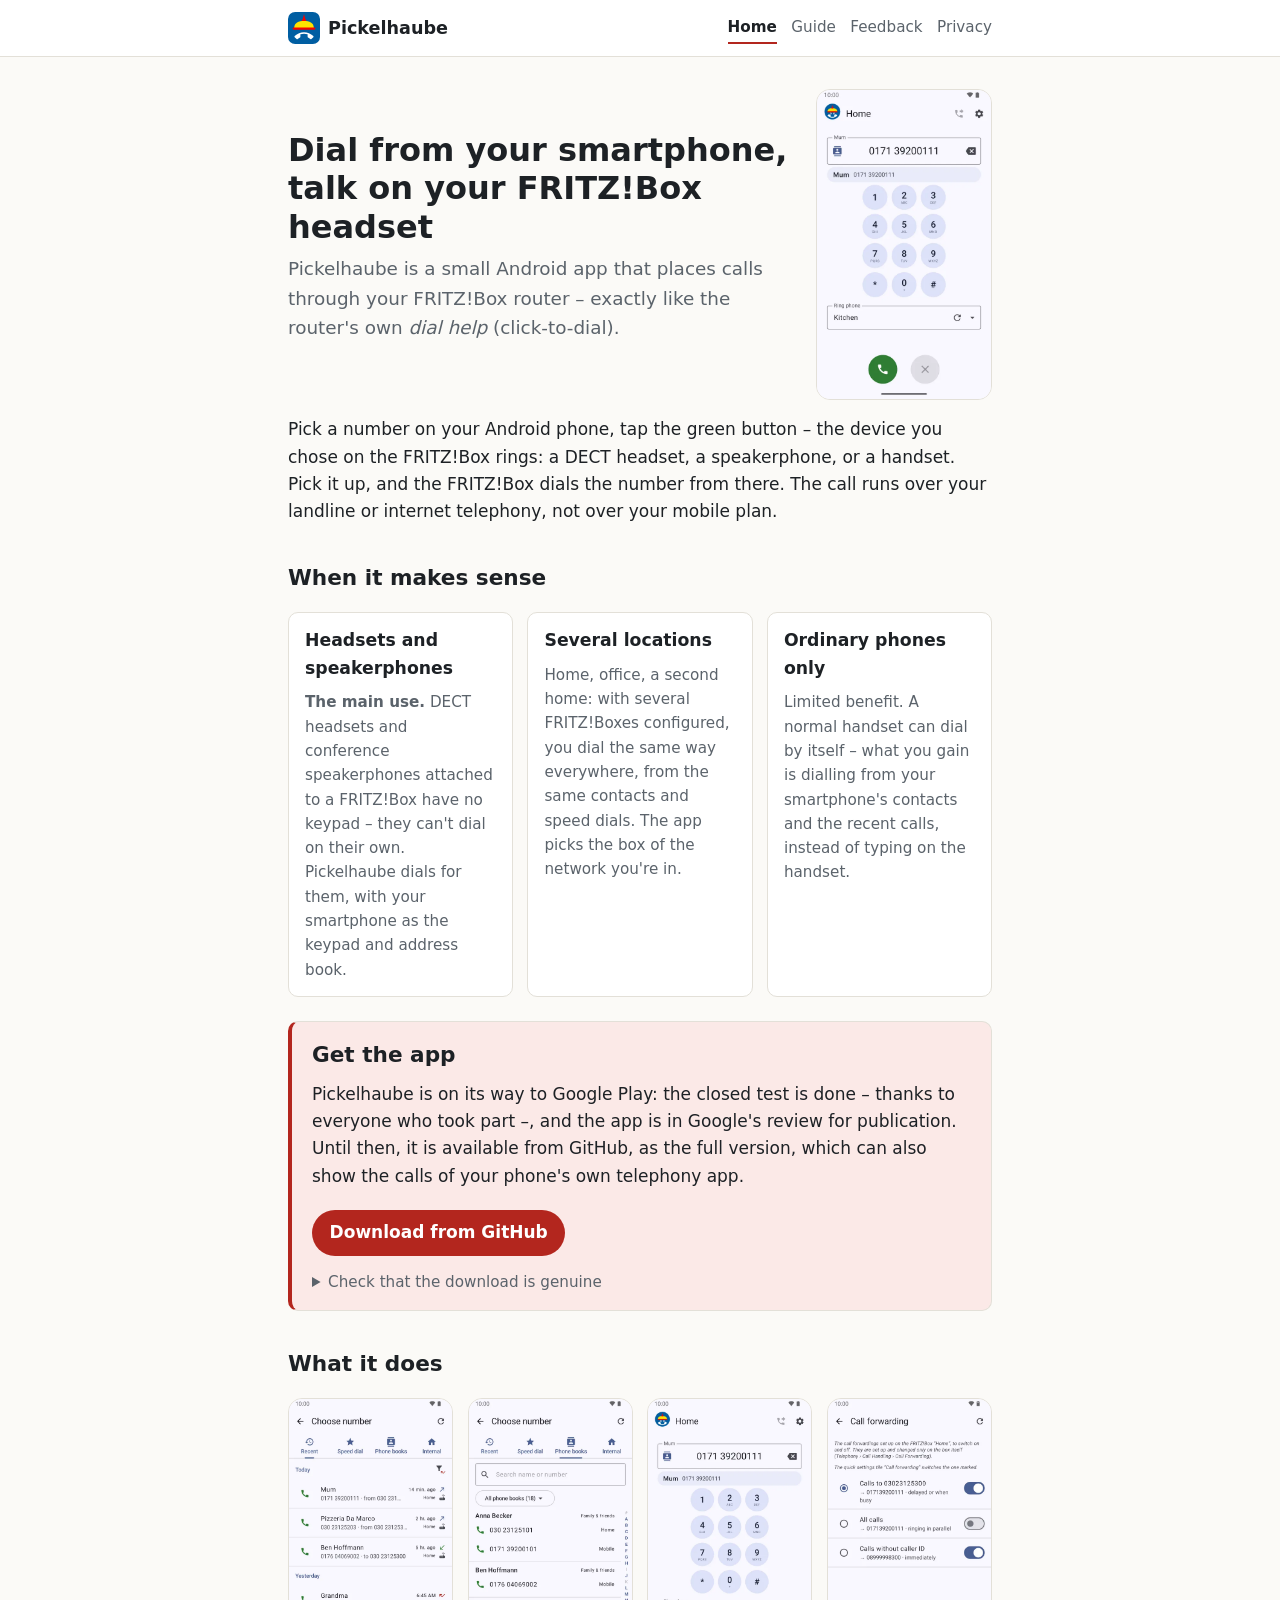
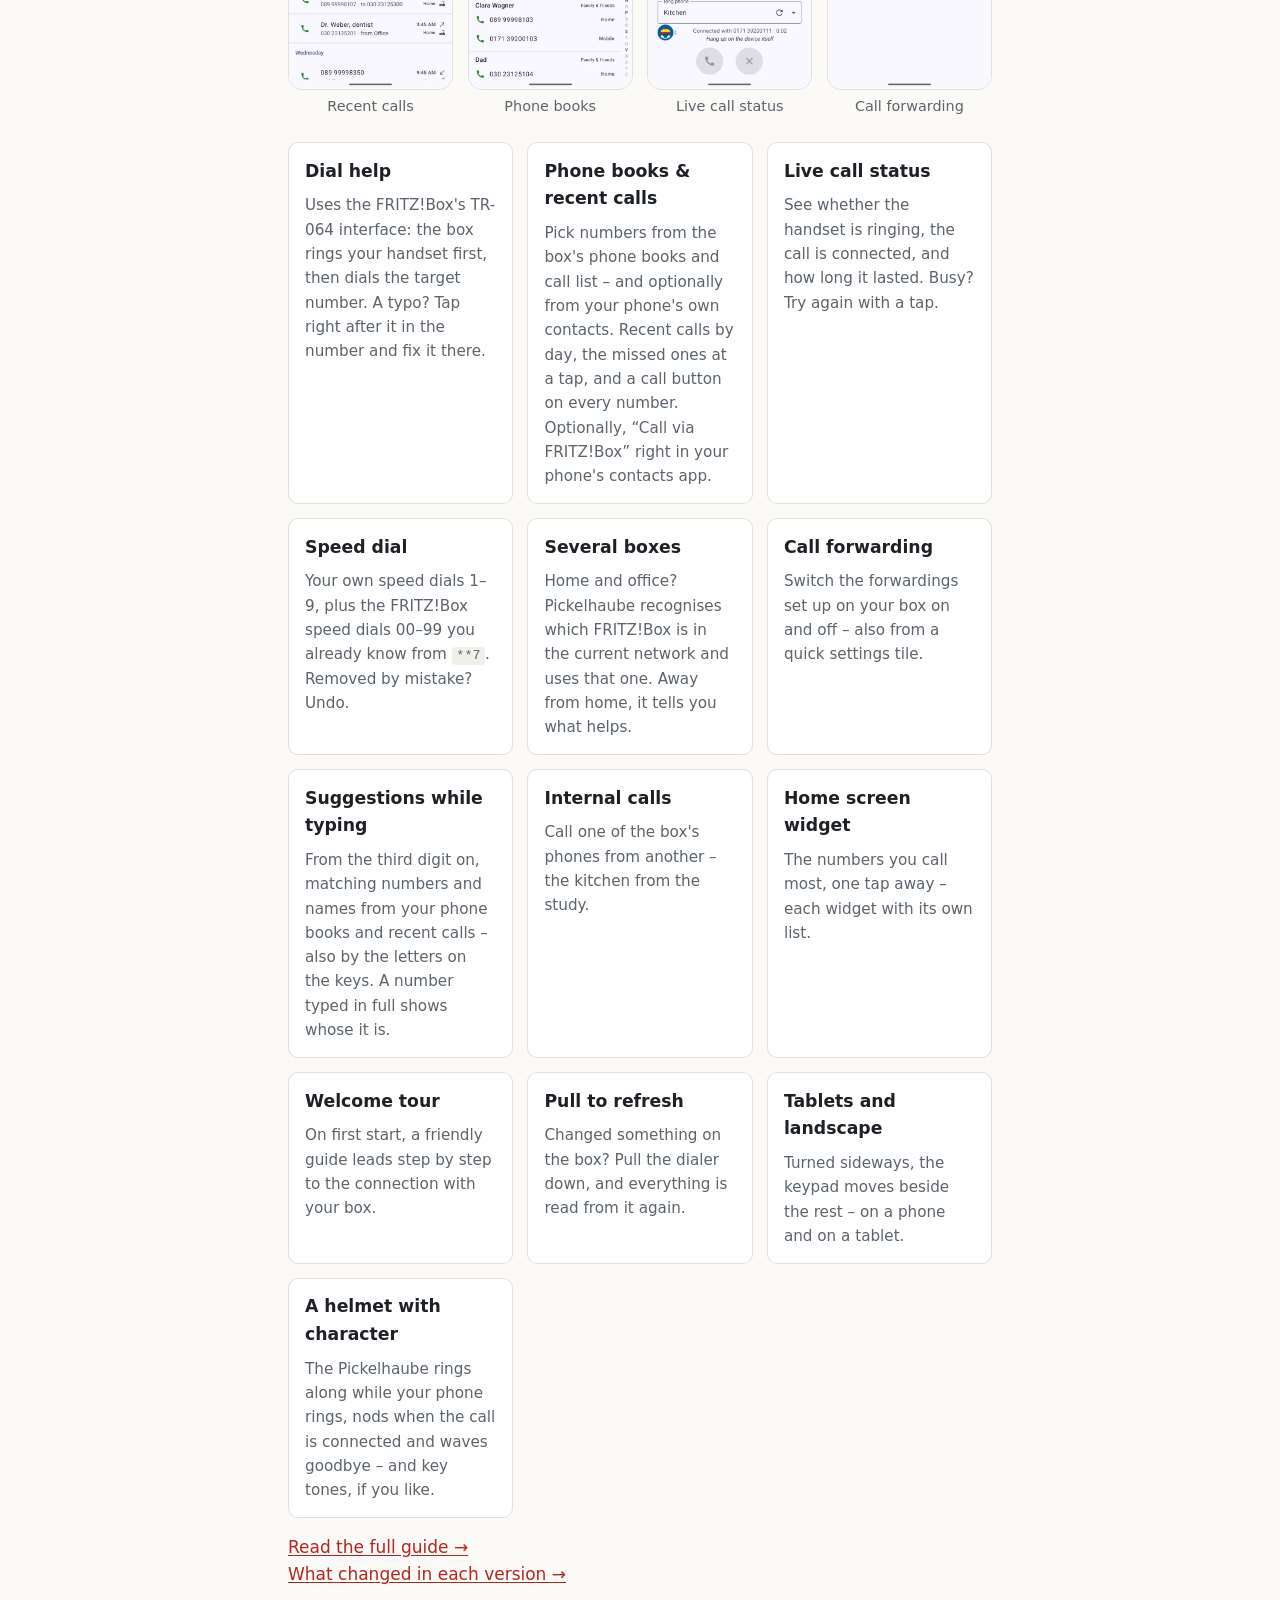
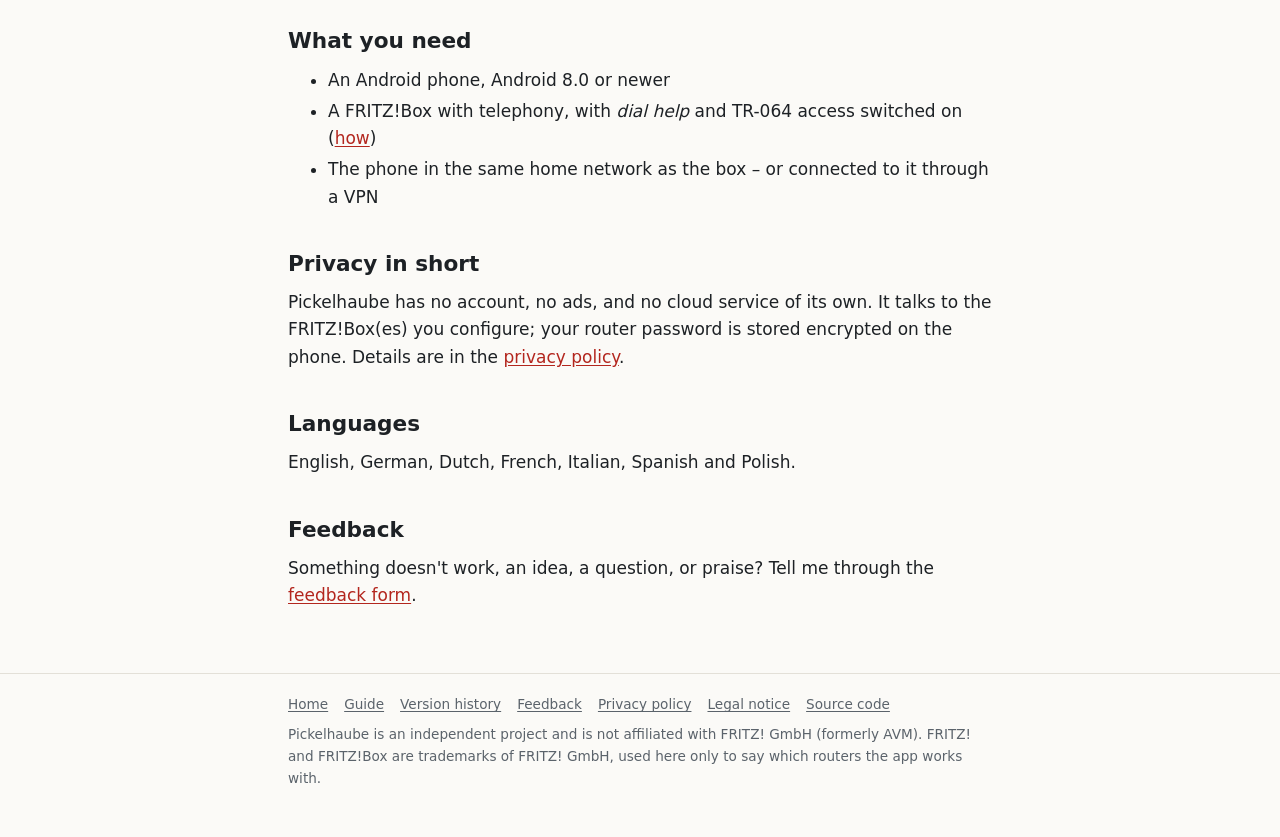
==== docs/web/index.html @ 43cab03d "web page icons in PNG: every page offers, besides the SVG logo, a 32-pixel and a 192-pixel PNG icon " ====
<!doctype html>
<html lang="en">
<head>
  <meta charset="utf-8">
  <meta name="viewport" content="width=device-width, initial-scale=1">
  <title>Pickelhaube – dial through your FRITZ!Box</title>
  <meta name="description" content="Pickelhaube is an Android dialer that places calls through your FRITZ!Box using its dial help (click-to-dial).">
  <!-- Link previews (Open Graph): what a forum, messenger or social network shows for a link to this page. -->
  <meta property="og:type" content="website">
  <meta property="og:site_name" content="Pickelhaube">
  <meta property="og:title" content="Pickelhaube – dial through your FRITZ!Box">
  <meta property="og:description" content="Pickelhaube is an Android dialer that places calls through your FRITZ!Box using its dial help (click-to-dial).">
  <meta property="og:url" content="https://www.rustygnome.org/pickelhaube/">
  <meta property="og:image" content="https://www.rustygnome.org/pickelhaube/preview.png">
  <meta property="og:image:width" content="1024">
  <meta property="og:image:height" content="500">
  <meta property="og:image:alt" content="Pickelhaube: pick the number on your smartphone – your FRITZ!Box phone makes the call.">
  <meta name="twitter:card" content="summary_large_image">
  <!-- Icons: PNG for browsers without SVG icons and for home screens (iOS takes the square apple-touch-icon and rounds it itself); the SVG comes last, so browsers that can use it prefer it. -->
  <link rel="icon" href="favicon-32.png" type="image/png" sizes="32x32">
  <link rel="icon" href="icon-192.png" type="image/png" sizes="192x192">
  <link rel="icon" href="logo.svg" type="image/svg+xml">
  <link rel="apple-touch-icon" href="apple-touch-icon.png">
  <link rel="stylesheet" href="style.css">
</head>
<body>
<header class="site">
  <div class="wrap">
    <a class="brand" href="./"><img src="logo.svg" alt="">Pickelhaube</a>
    <nav class="main" aria-label="Main">
      <a href="./" aria-current="page">Home</a>
      <a href="guide.html">Guide</a>
      <a href="feedback.html">Feedback</a>
      <a href="privacy-policy.html">Privacy</a>
    </nav>
  </div>
</header>

<main class="wrap">
  <section class="hero">
    <div>
      <h1>Dial from your smartphone, talk on your FRITZ!Box headset</h1>
      <p class="lead">Pickelhaube is a small Android app that places calls through your FRITZ!Box router –
        exactly like the router's own <em>dial help</em> (click-to-dial).</p>
    </div>
    <img class="shot" src="screenshot-dialer.webp" width="540" height="960"
      alt="The app's dialer: a number with its name, the keypad, the phone that should ring, and the green call button">
  </section>

  <p>Pick a number on your Android phone, tap the green button – the device you chose on the FRITZ!Box
    rings: a DECT headset, a speakerphone, or a handset. Pick it up, and the FRITZ!Box dials the number from there.
    The call runs over your landline or internet telephony, not over your mobile plan.</p>

  <h2 id="who">When it makes sense</h2>
  <div class="grid">
    <div class="card"><h3>Headsets and speakerphones</h3><p><strong>The main use.</strong> DECT headsets and conference speakerphones attached to a FRITZ!Box have no keypad – they can't dial on their own. Pickelhaube dials for them, with your smartphone as the keypad and address book.</p></div>
    <div class="card"><h3>Several locations</h3><p>Home, office, a second home: with several FRITZ!Boxes configured, you dial the same way everywhere, from the same contacts and speed dials. The app picks the box of the network you're in.</p></div>
    <div class="card"><h3>Ordinary phones only</h3><p>Limited benefit. A normal handset can dial by itself – what you gain is dialling from your smartphone's contacts and the recent calls, instead of typing on the handset.</p></div>
  </div>

  <div class="cta">
    <h2>Get the app</h2>
    <p>Pickelhaube is on its way to Google Play: the closed test is done – thanks to everyone who took part –,
      and the app is in Google's review for publication. Until then, it is available from GitHub, as the
      full version, which can also show the calls of your phone's own telephony app.</p>
    <a class="button" href="https://github.com/arkascha/pickelhaube/releases/latest">Download from GitHub</a>
    <details class="verify">
      <summary>Check that the download is genuine</summary>
      <p>Every release of Pickelhaube on GitHub is signed with the same certificate. Its SHA-256 fingerprint:</p>
      <p><code class="fingerprint">7D:<wbr>2C:<wbr>1F:<wbr>F9:<wbr>06:<wbr>28:<wbr>64:<wbr>87:<wbr>D2:<wbr>95:<wbr>51:<wbr>D2:<wbr>7D:<wbr>21:<wbr>EA:<wbr>A9:<wbr>D9:<wbr>51:<wbr>73:<wbr>A5:<wbr>0C:<wbr>7F:<wbr>B2:<wbr>0D:<wbr>72:<wbr>49:<wbr>CC:<wbr>8A:<wbr>91:<wbr>DC:<wbr>8B:<wbr>4E</code></p>
      <p>To compare it: on a computer with <code>apksigner verify --print-certs</code> from the Android SDK,
        or on the phone with an app such as AppVerifier. Android checks it as well: an update installs over
        the version you have only if it is signed with the same certificate.</p>
    </details>
  </div>

  <h2>What it does</h2>
  <div class="gallery">
    <figure><img class="shot" src="screenshot-recents.webp" width="540" height="960" loading="lazy"
      alt="Recent calls, grouped by day, each with a call button"><figcaption>Recent calls</figcaption></figure>
    <figure><img class="shot" src="screenshot-phonebooks.webp" width="540" height="960" loading="lazy"
      alt="The FRITZ!Box phone books with a search field and an index by letter"><figcaption>Phone books</figcaption></figure>
    <figure><img class="shot" src="screenshot-call.webp" width="540" height="960" loading="lazy"
      alt="The dialer during a call: connected, with the time running"><figcaption>Live call status</figcaption></figure>
    <figure><img class="shot" src="screenshot-forwarding.webp" width="540" height="960" loading="lazy"
      alt="The box's call forwardings with switches to turn them on and off"><figcaption>Call forwarding</figcaption></figure>
  </div>
  <div class="grid">
    <div class="card"><h3>Dial help</h3><p>Uses the FRITZ!Box's TR-064 interface: the box rings your handset first, then dials the target number. A typo? Tap right after it in the number and fix it there.</p></div>
    <div class="card"><h3>Phone books &amp; recent calls</h3><p>Pick numbers from the box's phone books and call list – and optionally from your phone's own contacts. Recent calls by day, the missed ones at a tap, and a call button on every number. Optionally, “Call via FRITZ!Box” right in your phone's contacts app.</p></div>
    <div class="card"><h3>Live call status</h3><p>See whether the handset is ringing, the call is connected, and how long it lasted. Busy? Try again with a tap.</p></div>
    <div class="card"><h3>Speed dial</h3><p>Your own speed dials 1–9, plus the FRITZ!Box speed dials 00–99 you already know from <code>**7</code>. Removed by mistake? Undo.</p></div>
    <div class="card"><h3>Several boxes</h3><p>Home and office? Pickelhaube recognises which FRITZ!Box is in the current network and uses that one. Away from home, it tells you what helps.</p></div>
    <div class="card"><h3>Call forwarding</h3><p>Switch the forwardings set up on your box on and off – also from a quick settings tile.</p></div>
    <div class="card"><h3>Suggestions while typing</h3><p>From the third digit on, matching numbers and names from your phone books and recent calls – also by the letters on the keys. A number typed in full shows whose it is.</p></div>
    <div class="card"><h3>Internal calls</h3><p>Call one of the box's phones from another – the kitchen from the study.</p></div>
    <div class="card"><h3>Home screen widget</h3><p>The numbers you call most, one tap away – each widget with its own list.</p></div>
    <div class="card"><h3>Welcome tour</h3><p>On first start, a friendly guide leads step by step to the connection with your box.</p></div>
    <div class="card"><h3>Pull to refresh</h3><p>Changed something on the box? Pull the dialer down, and everything is read from it again.</p></div>
    <div class="card"><h3>Tablets and landscape</h3><p>Turned sideways, the keypad moves beside the rest – on a phone and on a tablet.</p></div>
    <div class="card"><h3>A helmet with character</h3><p>The Pickelhaube rings along while your phone rings, nods when the call is connected and waves goodbye – and key tones, if you like.</p></div>
  </div>
  <p><a href="guide.html">Read the full guide →</a><br>
    <a href="changes.html">What changed in each version →</a></p>

  <h2>What you need</h2>
  <ul>
    <li>An Android phone, Android 8.0 or newer</li>
    <li>A FRITZ!Box with telephony, with <em>dial help</em> and TR-064 access switched on (<a href="guide.html#prepare">how</a>)</li>
    <li>The phone in the same home network as the box – or connected to it through a VPN</li>
  </ul>

  <h2>Privacy in short</h2>
  <p>Pickelhaube has no account, no ads, and no cloud service of its own. It talks to the FRITZ!Box(es)
    you configure; your router password is stored encrypted on the phone. Details are in the
    <a href="privacy-policy.html">privacy policy</a>.</p>

  <h2>Languages</h2>
  <p>English, German, Dutch, French, Italian, Spanish and Polish.</p>

  <h2>Feedback</h2>
  <p>Something doesn't work, an idea, a question, or praise? Tell me through the <a href="feedback.html">feedback form</a>.</p>
</main>

<footer class="site">
  <div class="wrap">
    <nav aria-label="Footer">
      <a href="./">Home</a>
      <a href="guide.html">Guide</a>
      <a href="changes.html">Version history</a>
      <a href="feedback.html">Feedback</a>
      <a href="privacy-policy.html">Privacy policy</a>
      <a href="legal-notice.html">Legal notice</a>
      <a href="https://github.com/arkascha/pickelhaube">Source code</a>
    </nav>
    <p>Pickelhaube is an independent project and is not affiliated with FRITZ! GmbH (formerly AVM).
      FRITZ! and FRITZ!Box are trademarks of FRITZ! GmbH, used here only to say which routers the app works with.</p>
  </div>
</footer>
</body>
</html>
---- docs/web/style.css ----
/* Pickelhaube – shared stylesheet. Plain CSS, no build step. */

:root {
  --bg: #fbfaf7;
  --surface: #ffffff;
  --text: #1d2125;
  --muted: #5b636b;
  --border: #e3e0d8;
  --accent: #b3261e;        /* signal red */
  --accent-soft: #fbe9e7;
  --ok: #1e7b3a;
  --code-bg: #f1efe9;
  --radius: 10px;
  --max: 46rem;
}
@media (prefers-color-scheme: dark) {
  :root:not([data-theme="light"]) {
    --bg: #15171a;
    --surface: #1d2024;
    --text: #e6e7e8;
    --muted: #a0a6ad;
    --border: #2e3237;
    --accent: #ff8a80;
    --accent-soft: #3a2220;
    --ok: #7fd394;
    --code-bg: #262a2f;
  }
}

* { box-sizing: border-box; }

html { -webkit-text-size-adjust: 100%; }

body {
  margin: 0;
  background: var(--bg);
  color: var(--text);
  font: 17px/1.6 system-ui, -apple-system, "Segoe UI", Roboto, "Helvetica Neue", Arial, sans-serif;
}

a { color: var(--accent); text-underline-offset: 2px; }
a:hover { text-decoration-thickness: 2px; }

.wrap { max-width: var(--max); margin: 0 auto; padding: 0 16px; }

/* Header / navigation */
header.site {
  border-bottom: 1px solid var(--border);
  background: var(--surface);
}
header.site .wrap {
  display: flex; flex-wrap: wrap; align-items: center; gap: .5rem 1.25rem;
  padding-top: .75rem; padding-bottom: .75rem;
}
.brand {
  display: flex; align-items: center; gap: .5rem;
  font-weight: 700; font-size: 1.1rem; color: var(--text); text-decoration: none;
  margin-right: auto;
}
.brand img { width: 32px; height: 32px; }
nav.main { display: flex; flex-wrap: wrap; gap: .25rem .9rem; font-size: .95rem; }
nav.main a { color: var(--muted); text-decoration: none; padding: .15rem 0; }
nav.main a:hover { color: var(--text); }
nav.main a[aria-current="page"] { color: var(--text); font-weight: 600; border-bottom: 2px solid var(--accent); }

/* Content */
main.wrap { padding-top: 2rem; padding-bottom: 3rem; }  /* .wrap alone would take the vertical padding away */
h1 { font-size: 2rem; line-height: 1.2; margin: 0 0 .5rem; }
h2 { font-size: 1.35rem; margin: 2.25rem 0 .5rem; }
h3 { font-size: 1.08rem; margin: 1.5rem 0 .25rem; }
p, ul, ol { margin: .5rem 0 1rem; }
li { margin: .25rem 0; }
.lead { font-size: 1.15rem; color: var(--muted); margin-top: 0; }

code, kbd {
  font-family: ui-monospace, SFMono-Regular, Menlo, Consolas, monospace;
  font-size: .88em; background: var(--code-bg); padding: .1em .35em; border-radius: 4px;
}

/* Hero on the landing page */
.hero { display: flex; gap: 1.5rem; align-items: center; flex-wrap: wrap; margin-bottom: 1rem; }
.hero img.shot { width: 11rem; height: auto; flex: none; }
.hero div { flex: 1 1 18rem; }

/* Screenshots of the app */
img.shot { display: block; max-width: 100%; height: auto; border: 1px solid var(--border); border-radius: 14px; }
.gallery { display: grid; grid-template-columns: repeat(4, 1fr); gap: .9rem; margin: 1rem 0 1.5rem; }
.gallery figure { margin: 0; }
.gallery figcaption { text-align: center; font-size: .9rem; color: var(--muted); margin-top: .35rem; }
@media (max-width: 560px) { .gallery { grid-template-columns: repeat(2, 1fr); } }

/* Call to action */
.cta {
  background: var(--accent-soft); border: 1px solid var(--border); border-left: 4px solid var(--accent);
  border-radius: var(--radius); padding: 1rem 1.25rem; margin: 1.5rem 0;
}
.cta h2 { margin-top: 0; }
.button {
  display: inline-block; background: var(--accent); color: #fff; font-weight: 600;
  text-decoration: none; padding: .6rem 1.1rem; border-radius: 999px; margin: .25rem .5rem .25rem 0;
}
@media (prefers-color-scheme: dark) {
  :root:not([data-theme="light"]) .button { color: #2a0d0b; }
}
.cta details.verify { border-bottom: 0; padding-bottom: 0; font-size: .95rem; }
.cta details.verify summary { font-weight: 500; color: var(--muted); }
.button.secondary { background: transparent; color: var(--accent); border: 1px solid var(--accent); }

/* Cards / grids */
.grid { display: grid; grid-template-columns: repeat(auto-fit, minmax(14rem, 1fr)); gap: .9rem; margin: 1rem 0; }
.card {
  background: var(--surface); border: 1px solid var(--border); border-radius: var(--radius);
  padding: .9rem 1rem;
}
.card h3 { margin-top: 0; }
.card p { margin-bottom: 0; color: var(--muted); font-size: .95rem; }

/* Numbered steps */
ol.steps { counter-reset: s; list-style: none; padding: 0; }
ol.steps > li {
  counter-increment: s; position: relative; padding: .1rem 0 .6rem 2.75rem; margin: 0 0 .6rem;
}
ol.steps > li::before {
  content: counter(s); position: absolute; left: 0; top: 0;
  width: 2rem; height: 2rem; border-radius: 50%; background: var(--accent); color: var(--bg);
  display: grid; place-items: center; font-weight: 700;
}
ol.steps > li strong:first-child { display: block; }

/* Notes */
.note {
  border: 1px solid var(--border); background: var(--surface); border-radius: var(--radius);
  padding: .75rem 1rem; margin: 1rem 0; font-size: .95rem;
}
.note.warn { border-left: 4px solid var(--accent); }
.note.ok { border-left: 4px solid var(--ok); }

/* Tables */
.table-wrap { overflow-x: auto; }
table { border-collapse: collapse; width: 100%; font-size: .95rem; margin: .5rem 0 1rem; }
th, td { text-align: left; padding: .45rem .6rem; border-bottom: 1px solid var(--border); vertical-align: top; }
th { color: var(--muted); font-weight: 600; }

/* FAQ */
details { border-bottom: 1px solid var(--border); padding: .6rem 0; }
details summary { cursor: pointer; font-weight: 600; }
details p { margin: .5rem 0 .25rem; }

/* Table of contents */
.toc { font-size: .95rem; columns: 2 14rem; background: var(--surface); border: 1px solid var(--border); border-radius: var(--radius); padding: .75rem 1rem .75rem 2rem; }
.toc li { margin: .1rem 0; break-inside: avoid; }

/* Legal notice: the image is dark text on a transparent background, so it keeps a light ground in dark mode too. */
.imprint { display: inline-block; max-width: 100%; background: #fff; padding: .75rem 1rem; border: 1px solid var(--border); border-radius: var(--radius); }
.imprint img { display: block; max-width: 100%; height: auto; }

/* Version history */
.release h2 { display: flex; flex-wrap: wrap; align-items: baseline; gap: .25rem .75rem; }
.release h2 .date { font-size: .9rem; font-weight: 400; color: var(--muted); }
.release .release-link { font-size: .9rem; margin-top: -.25rem; }

/* Footer */
footer.site { border-top: 1px solid var(--border); color: var(--muted); font-size: .85rem; }
footer.site .wrap { padding-top: 1.25rem; padding-bottom: 2rem; }
footer.site nav { display: flex; flex-wrap: wrap; gap: .25rem 1rem; margin-bottom: .5rem; }
footer.site a { color: var(--muted); }

@media (max-width: 480px) {
  body { font-size: 16px; }
  h1 { font-size: 1.6rem; }
  .hero img.shot { width: 10rem; margin: 0 auto; }
}

iframe.form { display: block; width: 100%; height: 75rem; border: 1px solid var(--border); border-radius: var(--radius); margin: 1rem 0; background: var(--surface); }
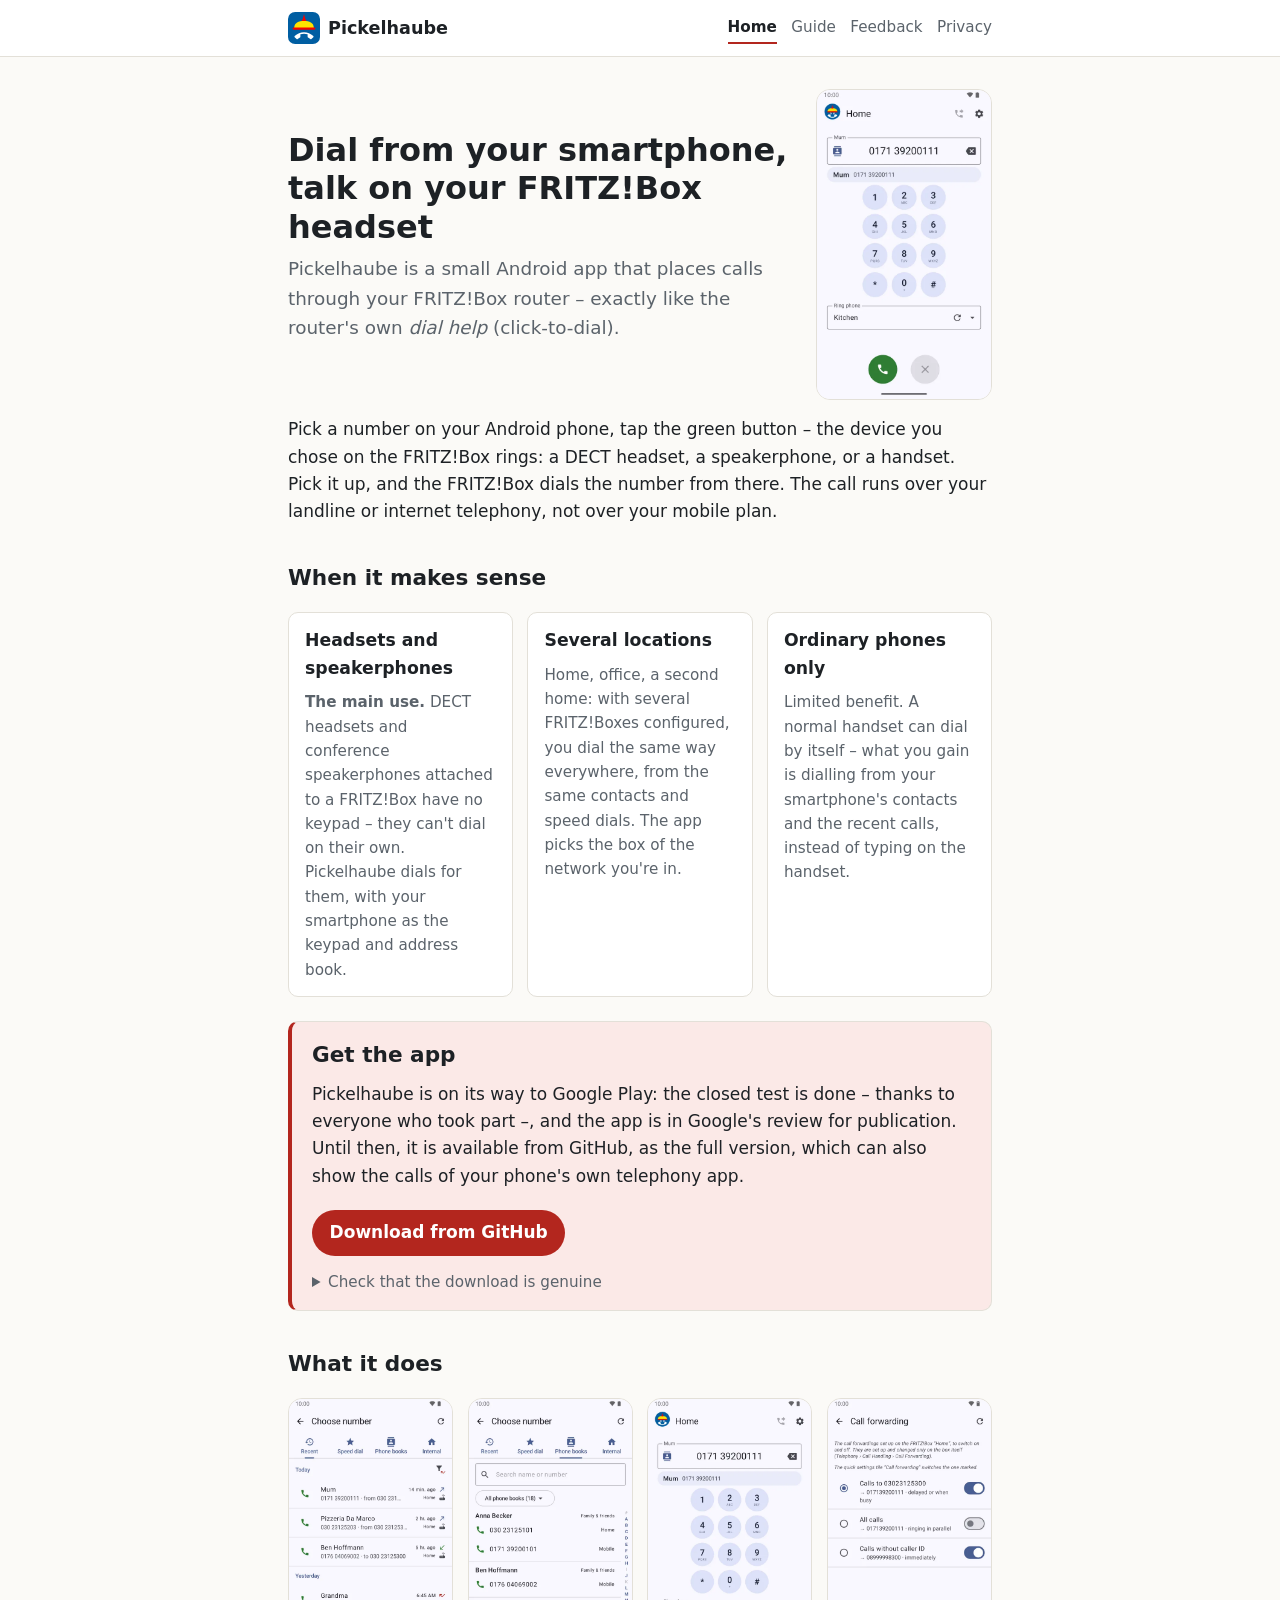
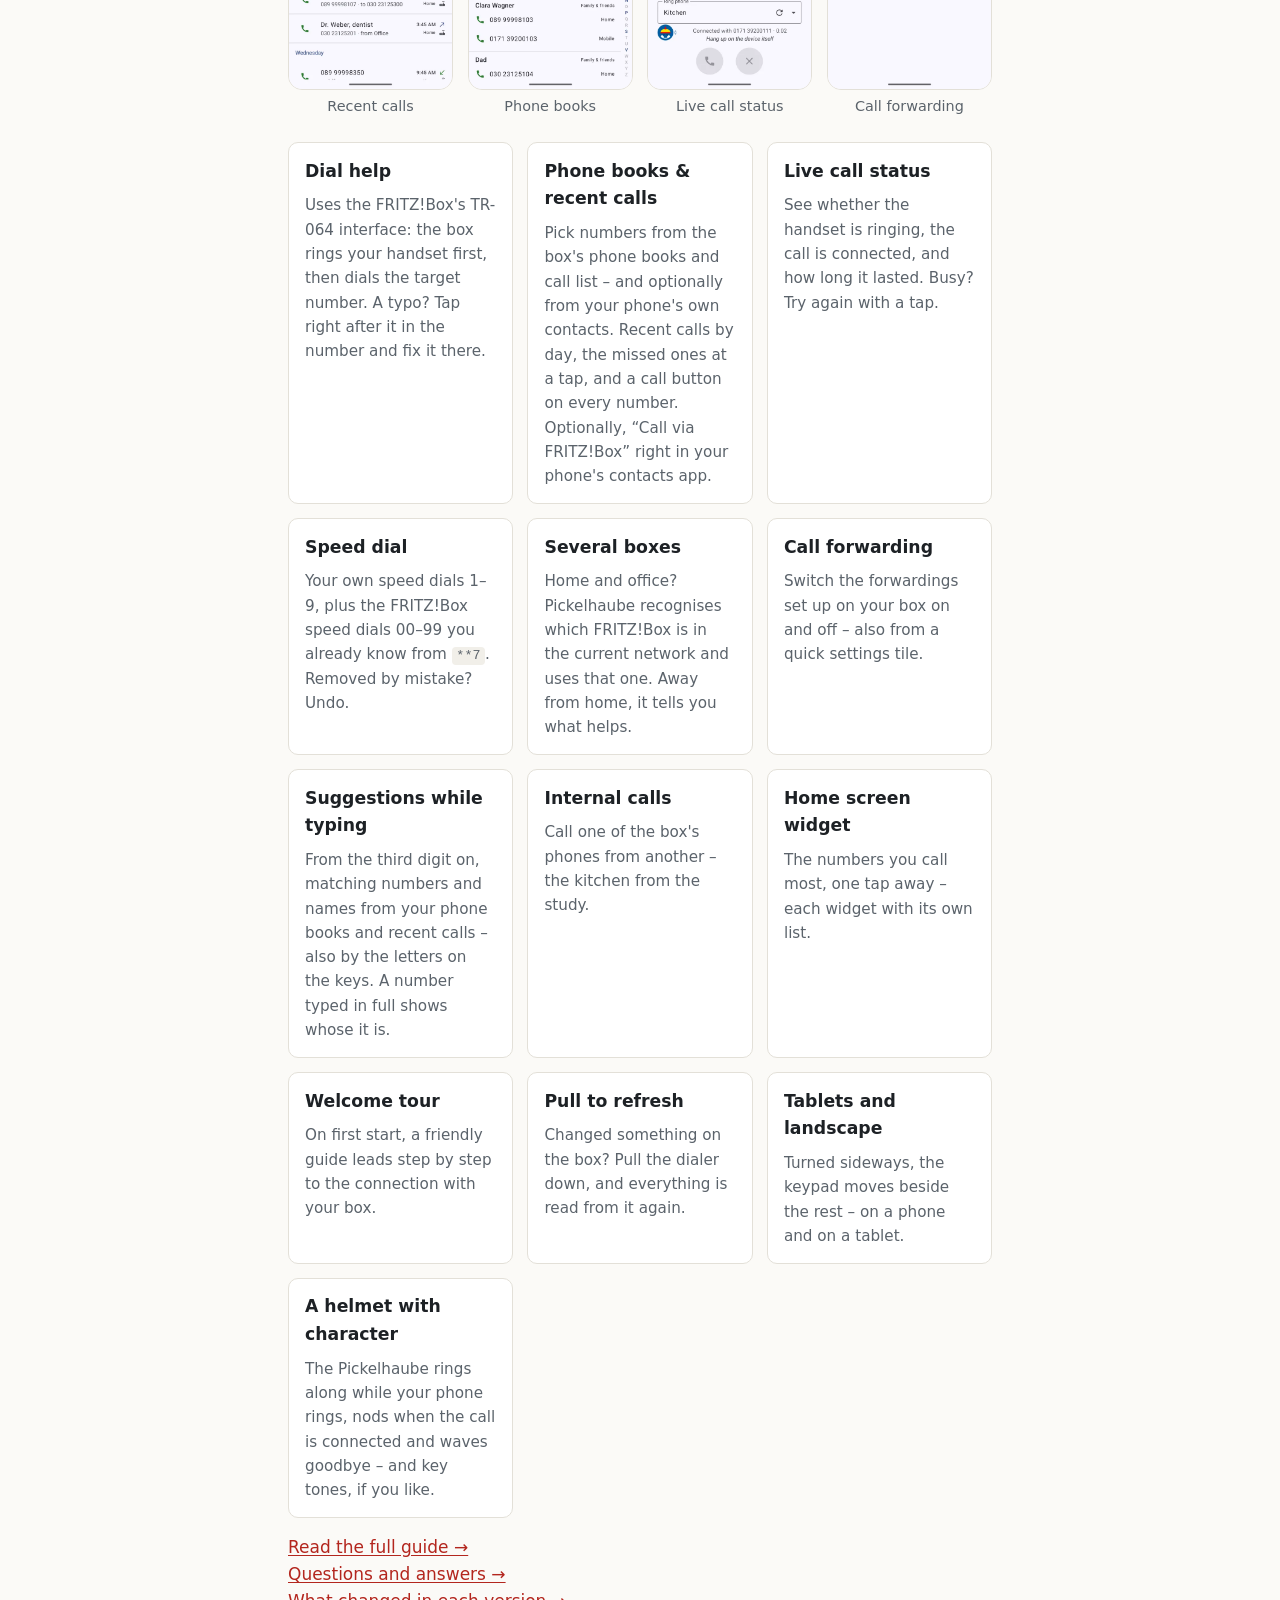
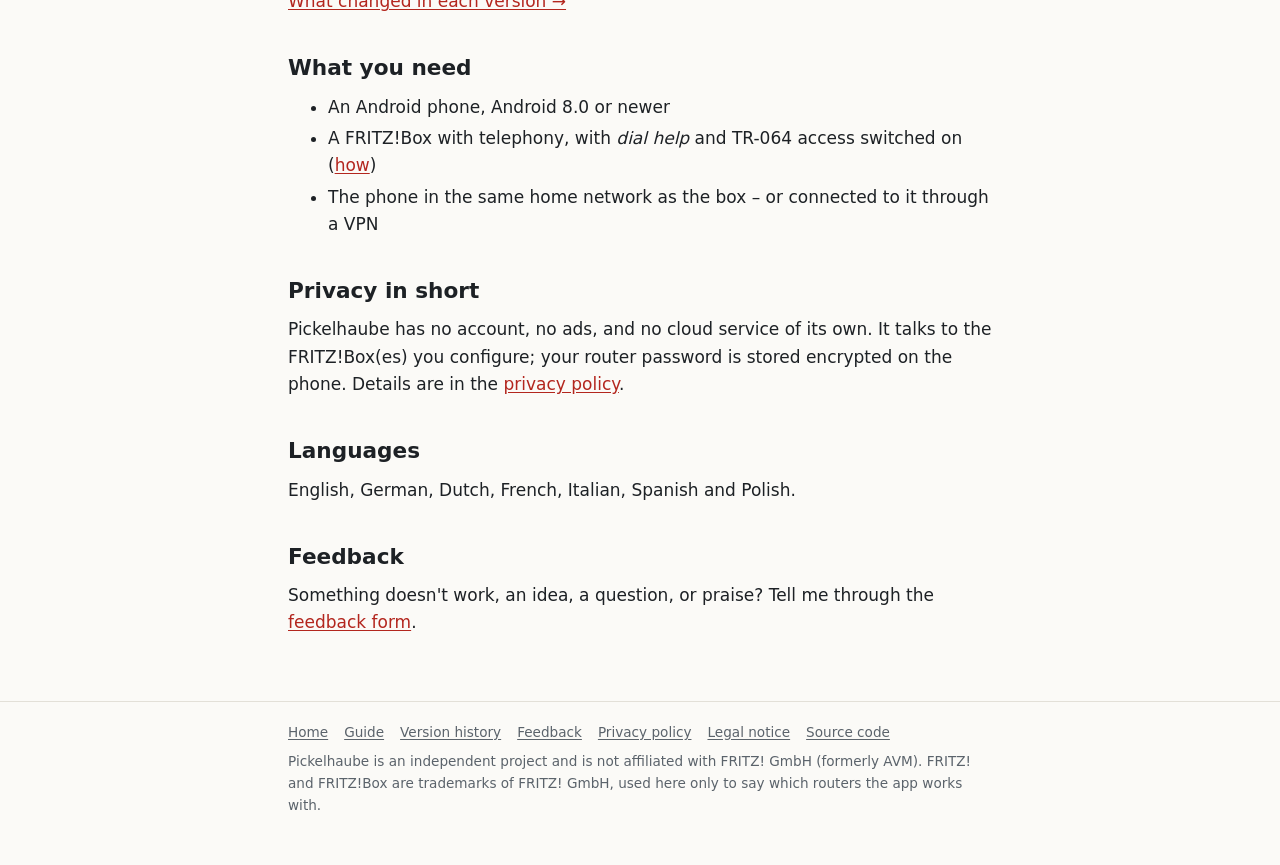
==== commit 1c0b54ee: "FAQ: the guide ends with "17. Questions and answers" (in its contents, and linked from the home page" ====
--- a/docs/web/index.html
+++ b/docs/web/index.html
@@ -101,6 +101,7 @@
     <div class="card"><h3>A helmet with character</h3><p>The Pickelhaube rings along while your phone rings, nods when the call is connected and waves goodbye – and key tones, if you like.</p></div>
   </div>
   <p><a href="guide.html">Read the full guide →</a><br>
+    <a href="guide.html#faq">Questions and answers →</a><br>
     <a href="changes.html">What changed in each version →</a></p>
 
   <h2>What you need</h2>
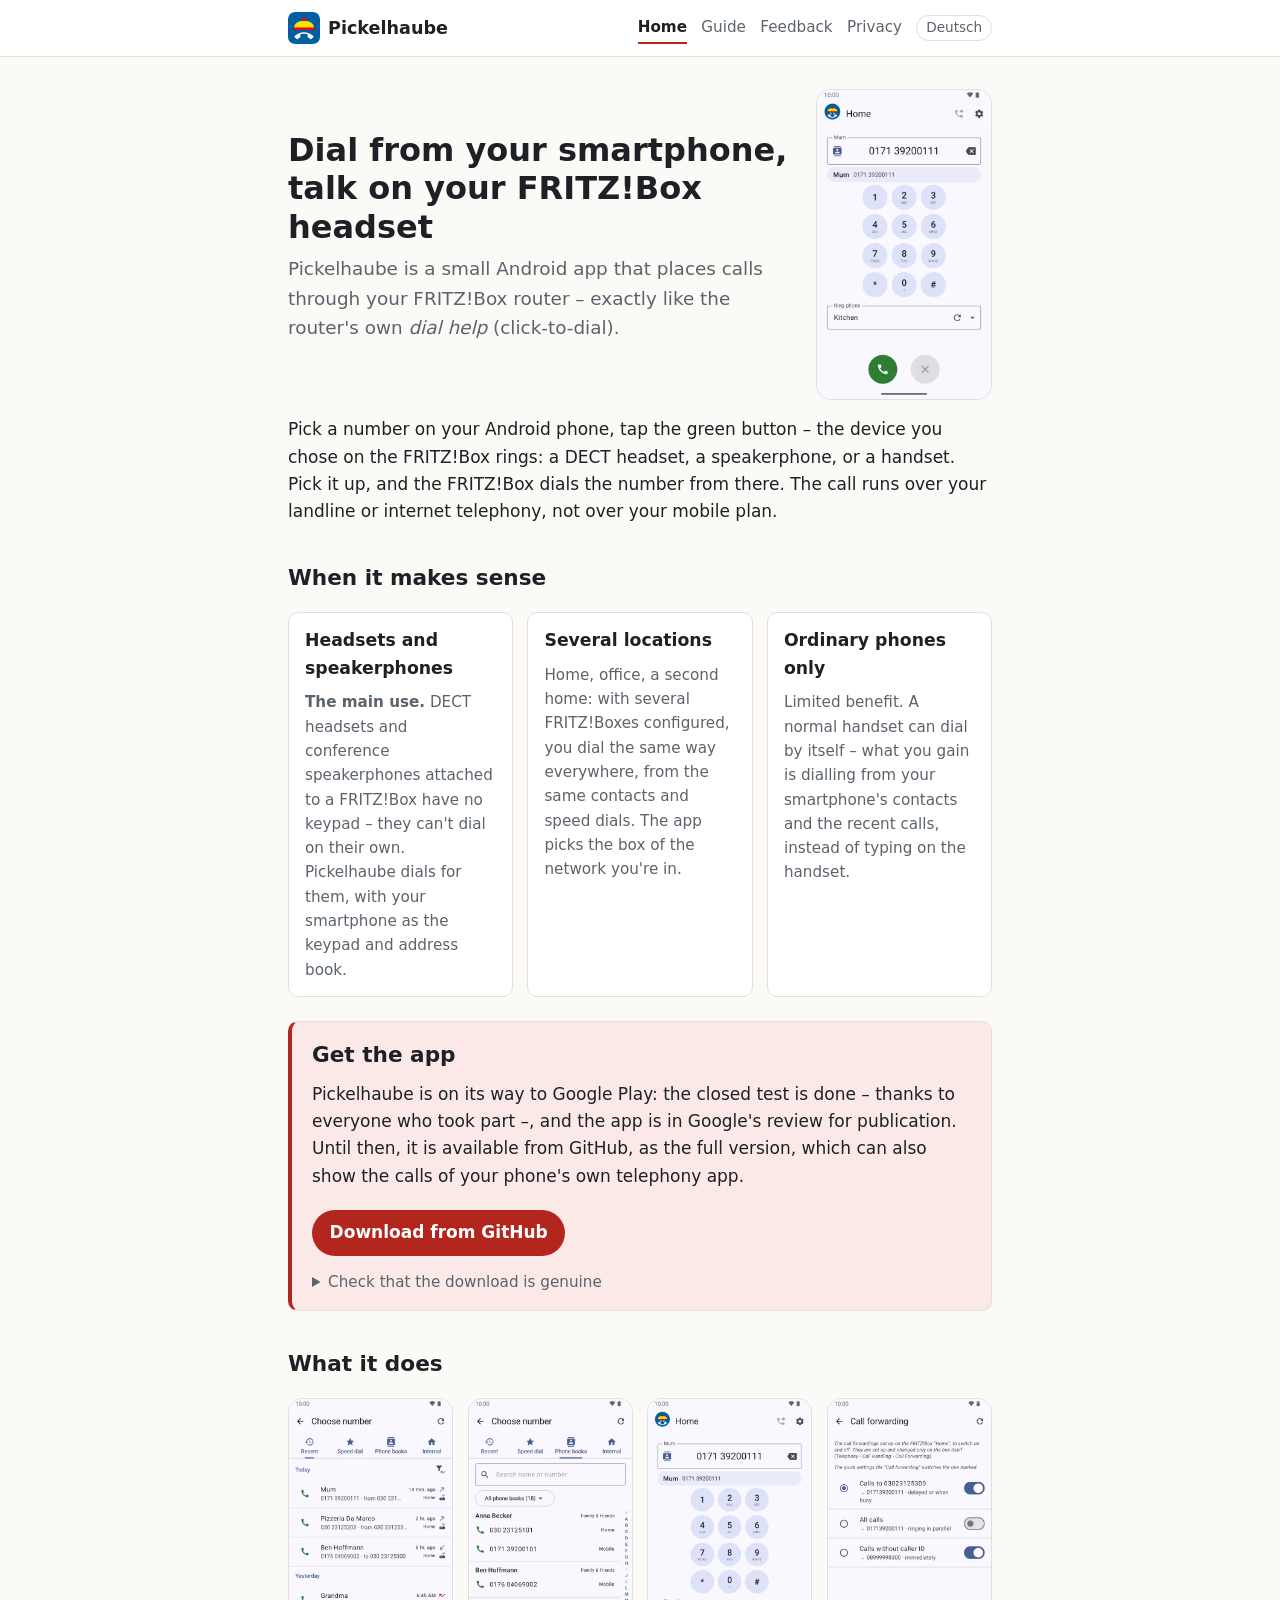
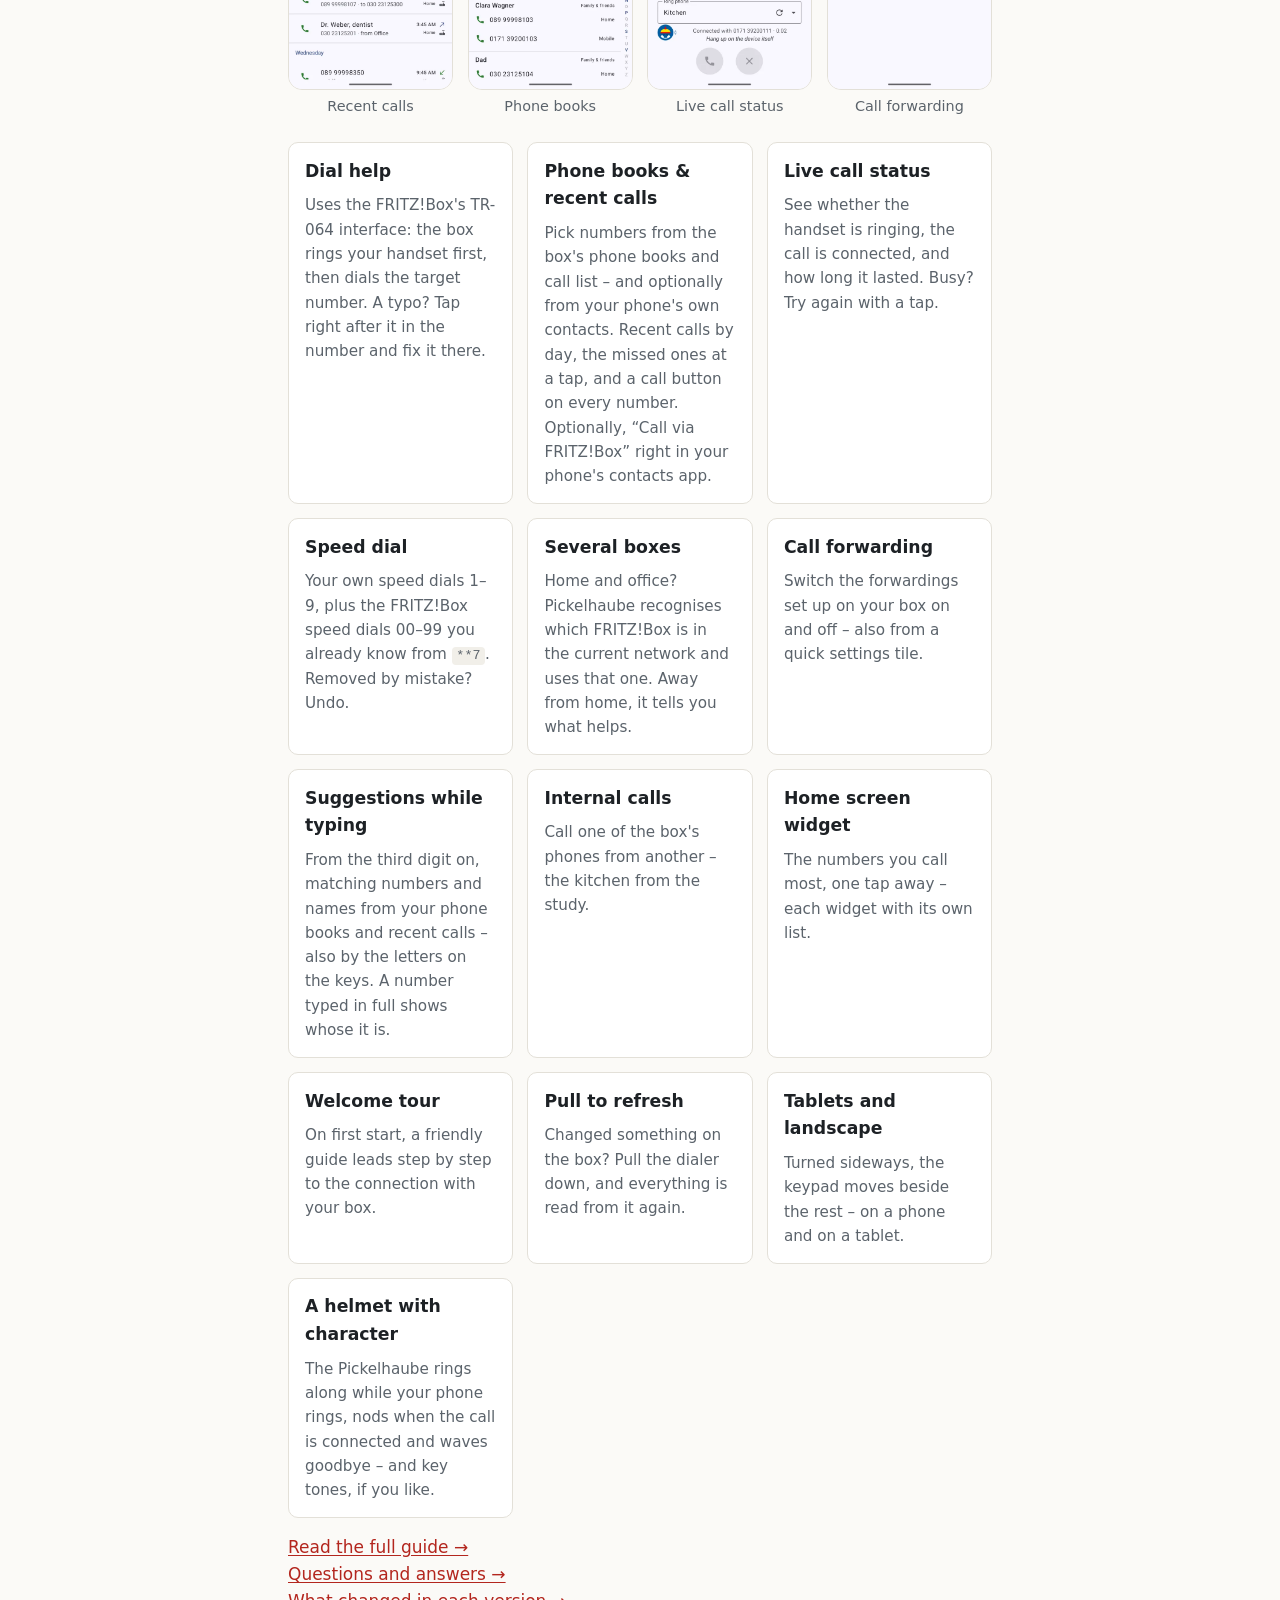
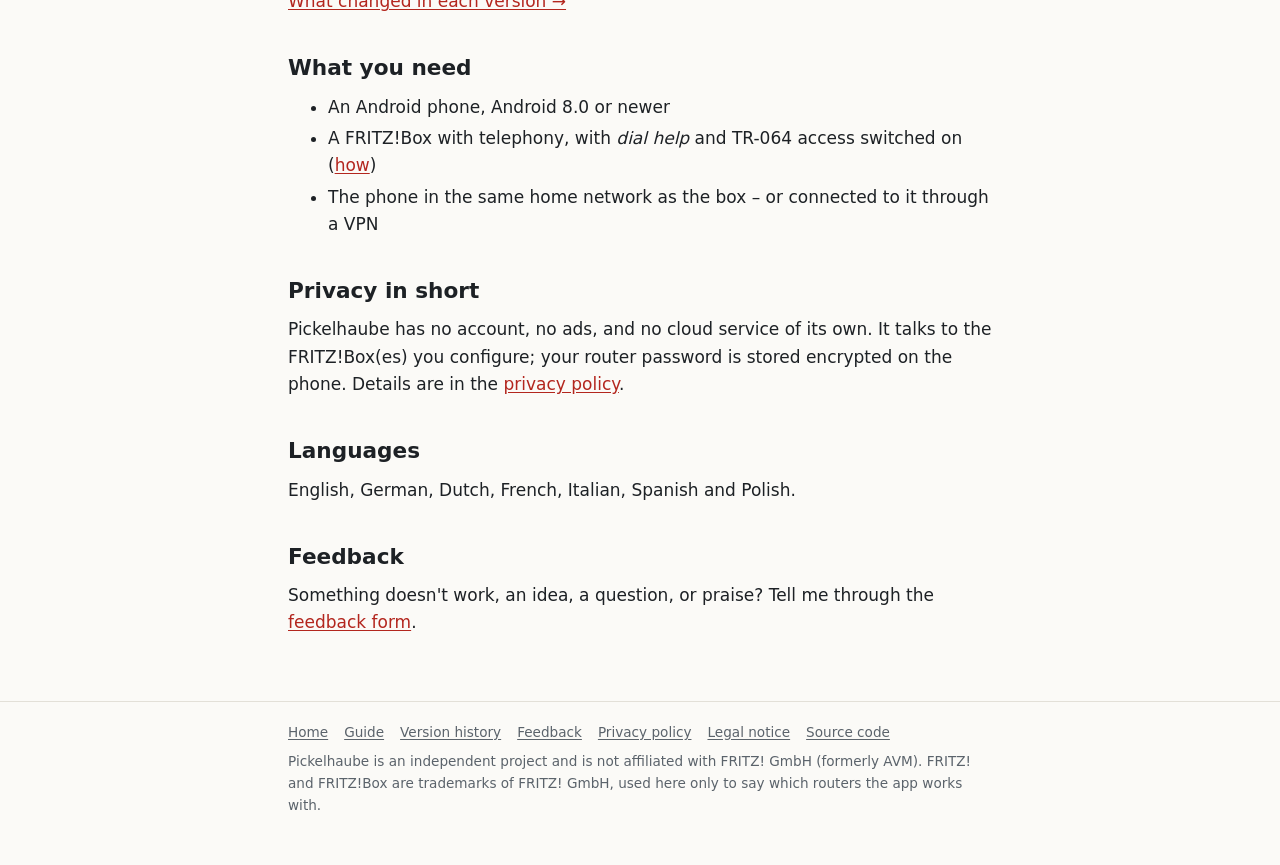
==== commit 2223e5d2: "web: the site in German as well – home page, guide (with the same anchors, so the app can link to it" ====
--- a/docs/web/index.html
+++ b/docs/web/index.html
@@ -5,9 +5,14 @@
   <meta name="viewport" content="width=device-width, initial-scale=1">
   <title>Pickelhaube – dial through your FRITZ!Box</title>
   <meta name="description" content="Pickelhaube is an Android dialer that places calls through your FRITZ!Box using its dial help (click-to-dial).">
+  <!-- The same page in German; search engines show the one in the reader's language. -->
+  <link rel="alternate" hreflang="en" href="https://www.rustygnome.org/pickelhaube/">
+  <link rel="alternate" hreflang="de" href="https://www.rustygnome.org/pickelhaube/index.de.html">
+  <link rel="alternate" hreflang="x-default" href="https://www.rustygnome.org/pickelhaube/">
   <!-- Link previews (Open Graph): what a forum, messenger or social network shows for a link to this page. -->
   <meta property="og:type" content="website">
   <meta property="og:site_name" content="Pickelhaube">
+  <meta property="og:locale" content="en_GB">
   <meta property="og:title" content="Pickelhaube – dial through your FRITZ!Box">
   <meta property="og:description" content="Pickelhaube is an Android dialer that places calls through your FRITZ!Box using its dial help (click-to-dial).">
   <meta property="og:url" content="https://www.rustygnome.org/pickelhaube/">
@@ -32,6 +37,7 @@
       <a href="guide.html">Guide</a>
       <a href="feedback.html">Feedback</a>
       <a href="privacy-policy.html">Privacy</a>
+      <a class="lang" href="index.de.html" hreflang="de" lang="de">Deutsch</a>
     </nav>
   </div>
 </header>
--- a/docs/web/style.css
+++ b/docs/web/style.css
@@ -62,6 +62,8 @@
 nav.main a { color: var(--muted); text-decoration: none; padding: .15rem 0; }
 nav.main a:hover { color: var(--text); }
 nav.main a[aria-current="page"] { color: var(--text); font-weight: 600; border-bottom: 2px solid var(--accent); }
+/* The same page in the other language (English ⇄ Deutsch), set apart from the menu. */
+nav.main a.lang { padding: .05rem .55rem; border: 1px solid var(--border); border-radius: 999px; font-size: .85rem; align-self: center; }
 
 /* Content */
 main.wrap { padding-top: 2rem; padding-bottom: 3rem; }  /* .wrap alone would take the vertical padding away */
@@ -154,6 +156,9 @@
 .imprint { display: inline-block; max-width: 100%; background: #fff; padding: .75rem 1rem; border: 1px solid var(--border); border-radius: var(--radius); }
 .imprint img { display: block; max-width: 100%; height: auto; }
 
+/* The page for an address that does not exist (404.html): the puzzled mascot above it all. */
+.notfound > img { display: block; width: 160px; height: auto; margin: 0 0 1rem; }
+
 /* Version history */
 .release h2 { display: flex; flex-wrap: wrap; align-items: baseline; gap: .25rem .75rem; }
 .release h2 .date { font-size: .9rem; font-weight: 400; color: var(--muted); }
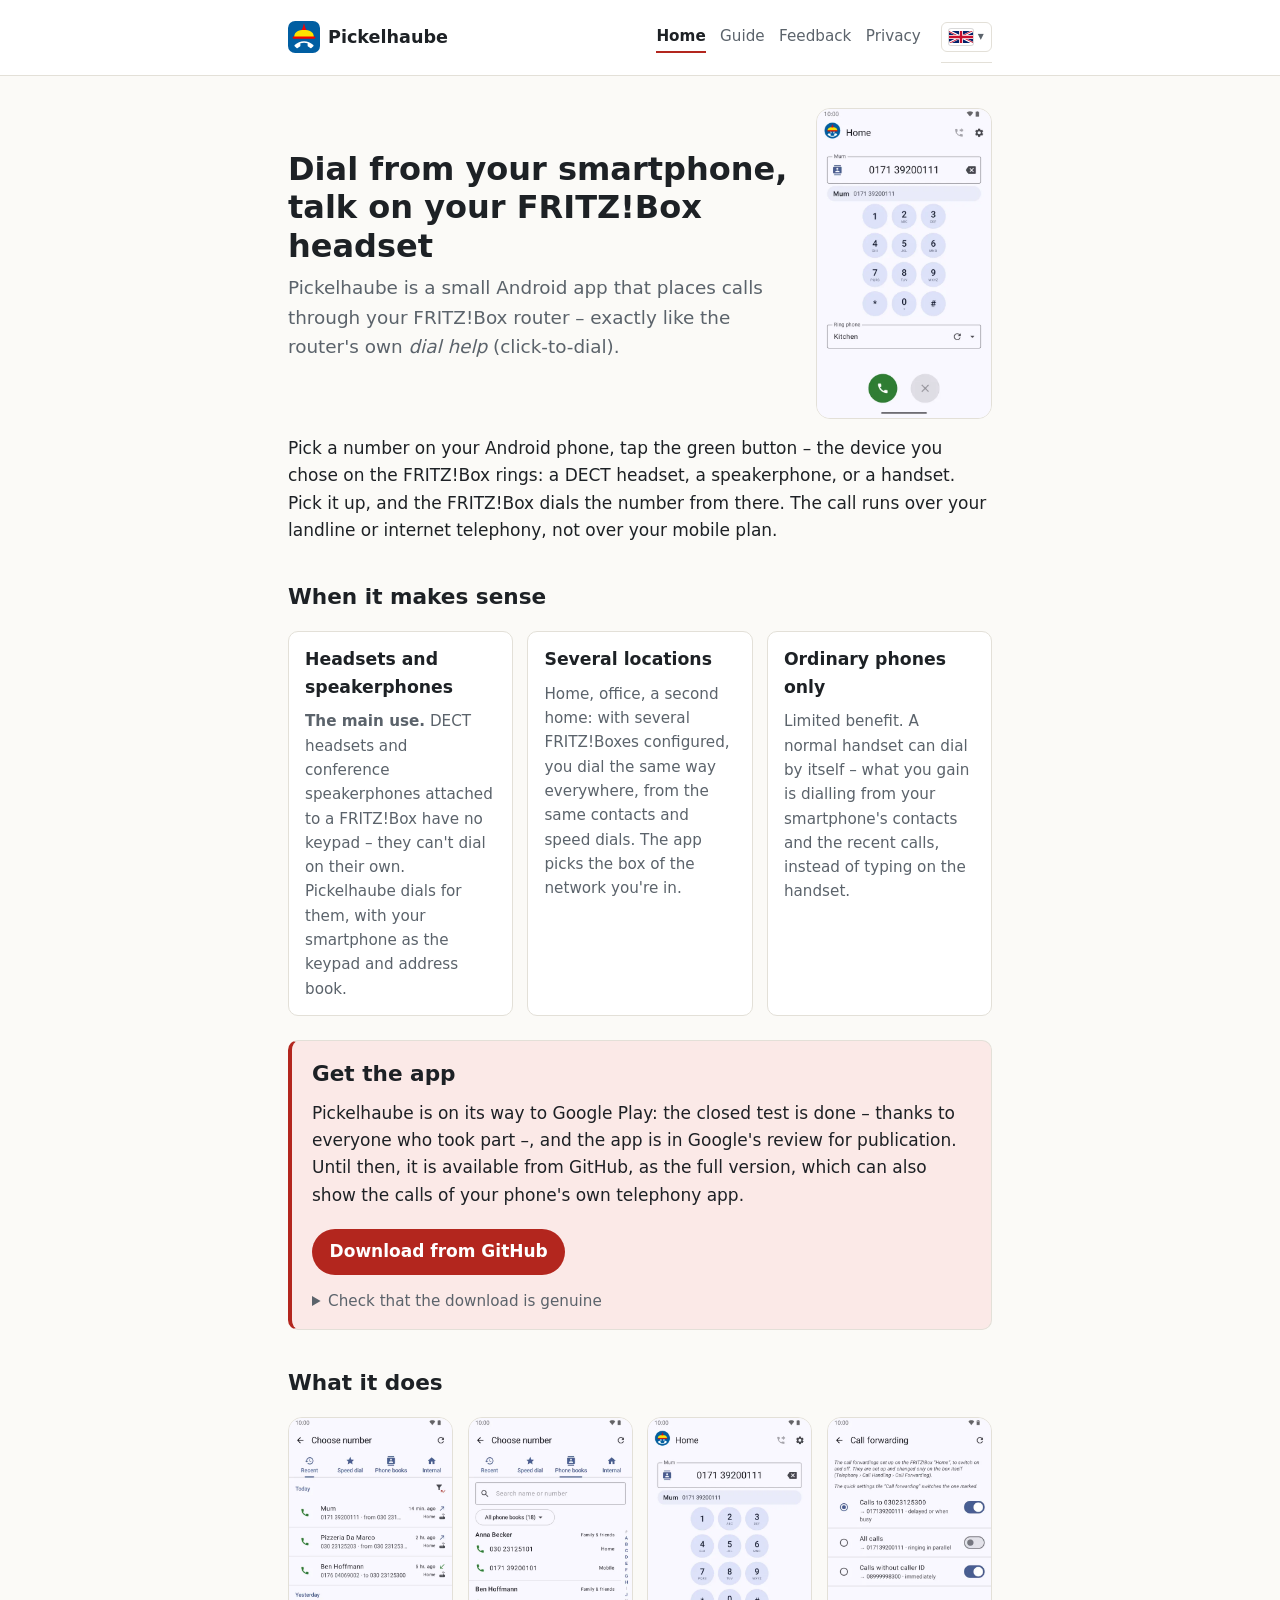
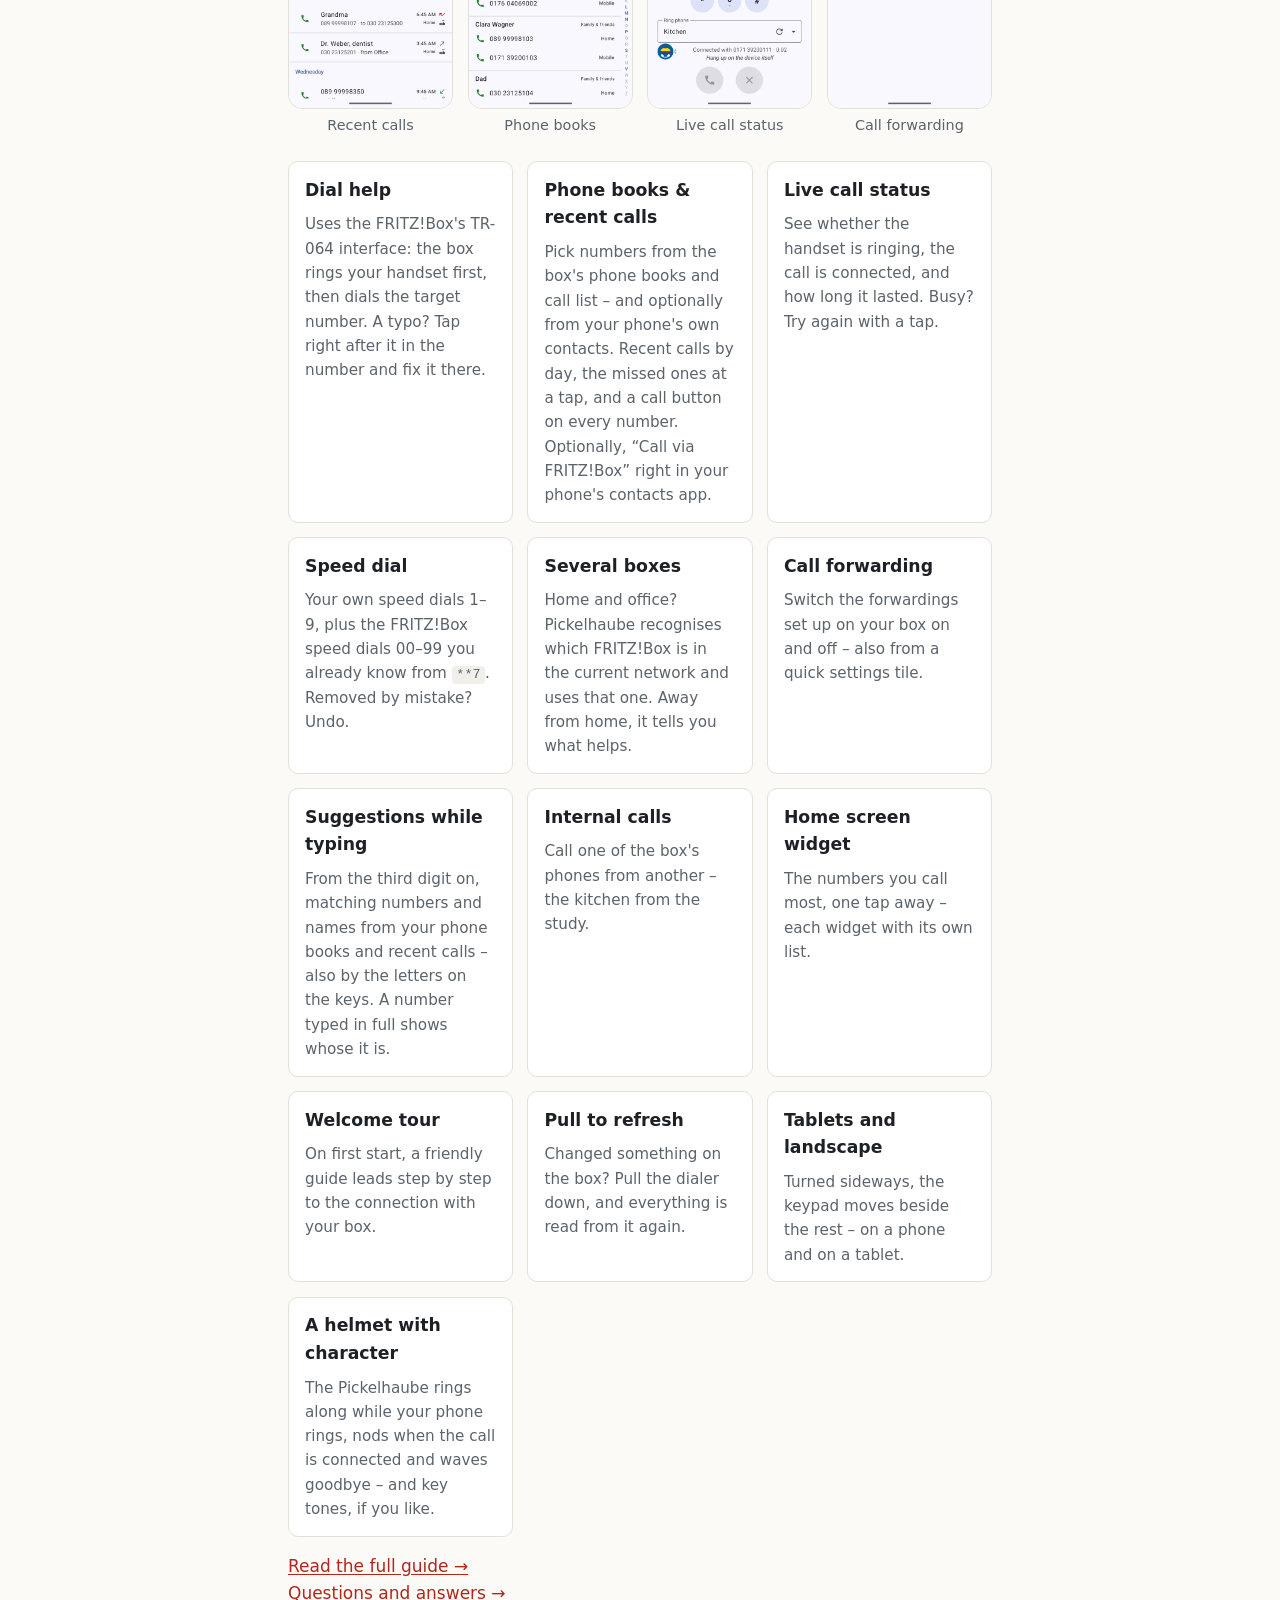
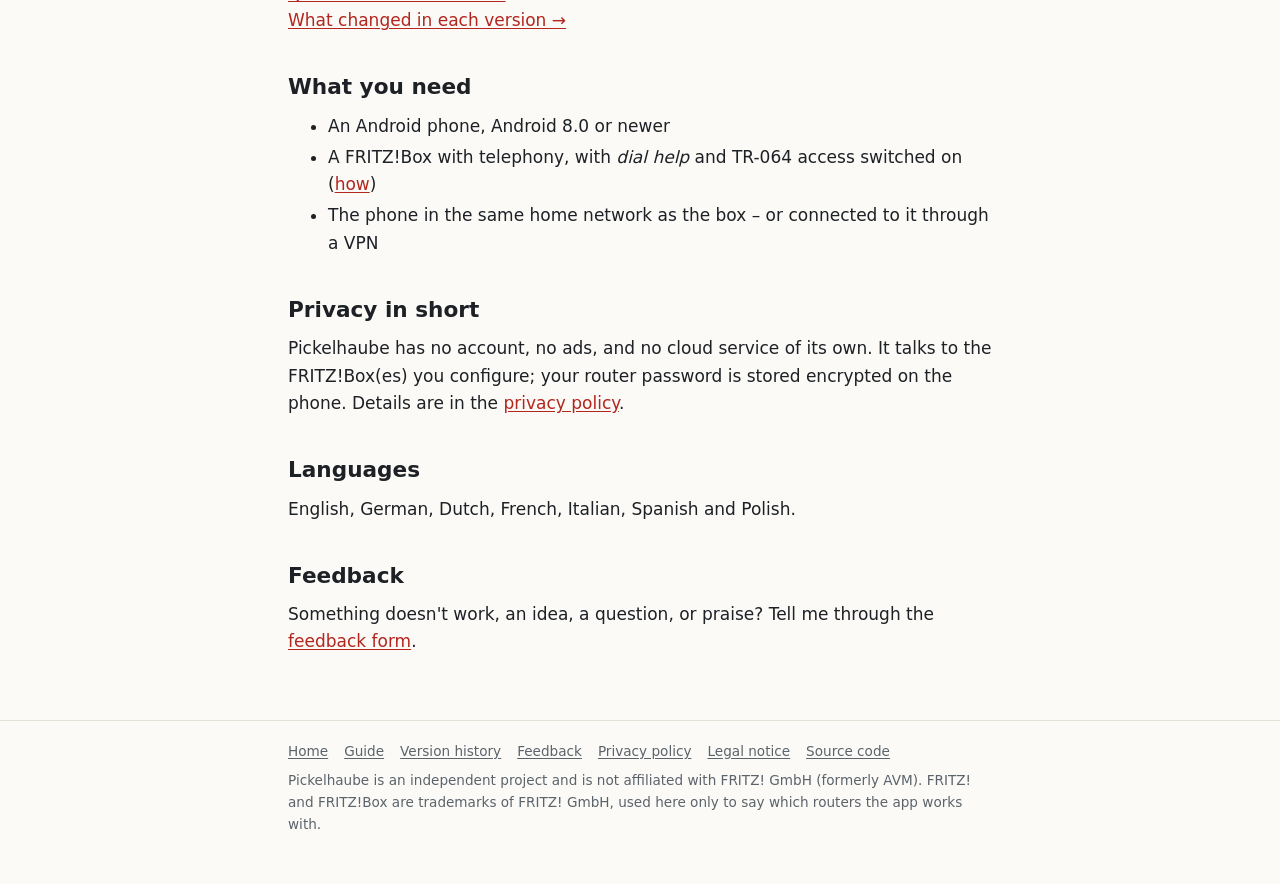
==== commit 820ac7b8: "web: the language switch as a flag menu, as in the app's settings, instead of a word in the page men" ====
--- a/docs/web/index.html
+++ b/docs/web/index.html
@@ -37,8 +37,15 @@
       <a href="guide.html">Guide</a>
       <a href="feedback.html">Feedback</a>
       <a href="privacy-policy.html">Privacy</a>
-      <a class="lang" href="index.de.html" hreflang="de" lang="de">Deutsch</a>
     </nav>
+    <!-- The page in the other language: a flag menu, as in the app's settings (menu.js closes it on a click elsewhere). -->
+    <details class="lang">
+      <summary aria-label="Language: English" title="Language"><img src="flag-gb.svg" alt="" width="24" height="16"></summary>
+      <ul>
+          <li><a href="./" lang="en" aria-current="true"><img src="flag-gb.svg" alt="" width="24" height="16">English</a></li>
+          <li><a href="index.de.html" lang="de" hreflang="de"><img src="flag-de.svg" alt="" width="24" height="16">Deutsch</a></li>
+      </ul>
+    </details>
   </div>
 </header>
 
@@ -144,5 +151,6 @@
       FRITZ! and FRITZ!Box are trademarks of FRITZ! GmbH, used here only to say which routers the app works with.</p>
   </div>
 </footer>
+<script src="menu.js" defer></script>
 </body>
 </html>
--- a/docs/web/style.css
+++ b/docs/web/style.css
@@ -62,8 +62,30 @@
 nav.main a { color: var(--muted); text-decoration: none; padding: .15rem 0; }
 nav.main a:hover { color: var(--text); }
 nav.main a[aria-current="page"] { color: var(--text); font-weight: 600; border-bottom: 2px solid var(--accent); }
-/* The same page in the other language (English ⇄ Deutsch), set apart from the menu. */
-nav.main a.lang { padding: .05rem .55rem; border: 1px solid var(--border); border-radius: 999px; font-size: .85rem; align-self: center; }
+
+/* Language menu: the flag of the page's language, opening the languages with their flags (as in the app). */
+details.lang { position: relative; }
+details.lang summary {
+  list-style: none; cursor: pointer; display: flex; align-items: center; gap: .3rem;
+  padding: .3rem .45rem; border: 1px solid var(--border); border-radius: 6px;
+}
+details.lang summary::-webkit-details-marker { display: none; }
+details.lang summary::after { content: "▾"; font-size: .75rem; color: var(--muted); }
+details.lang summary:hover, details.lang[open] summary { border-color: var(--muted); }
+details.lang img { display: block; width: 24px; height: 16px; border-radius: 2px; box-shadow: 0 0 0 1px rgba(0,0,0,.15); }
+details.lang ul {
+  position: absolute; right: 0; top: calc(100% + .35rem); z-index: 10; margin: 0; padding: .3rem 0;
+  list-style: none; min-width: 9.5rem; background: var(--surface); border: 1px solid var(--border);
+  border-radius: var(--radius); box-shadow: 0 6px 18px rgba(0,0,0,.15);
+}
+details.lang li a { display: flex; align-items: center; gap: .6rem; padding: .45rem .9rem; color: var(--text); text-decoration: none; }
+details.lang li a:hover { background: var(--bg); }
+details.lang li a[aria-current] { font-weight: 600; }
+/* Narrow screens: the flag stays beside the name at the top, the menu goes onto a line of its own below. */
+@media (max-width: 640px) {
+  details.lang { order: 1; }
+  nav.main { order: 2; flex-basis: 100%; }
+}
 
 /* Content */
 main.wrap { padding-top: 2rem; padding-bottom: 3rem; }  /* .wrap alone would take the vertical padding away */
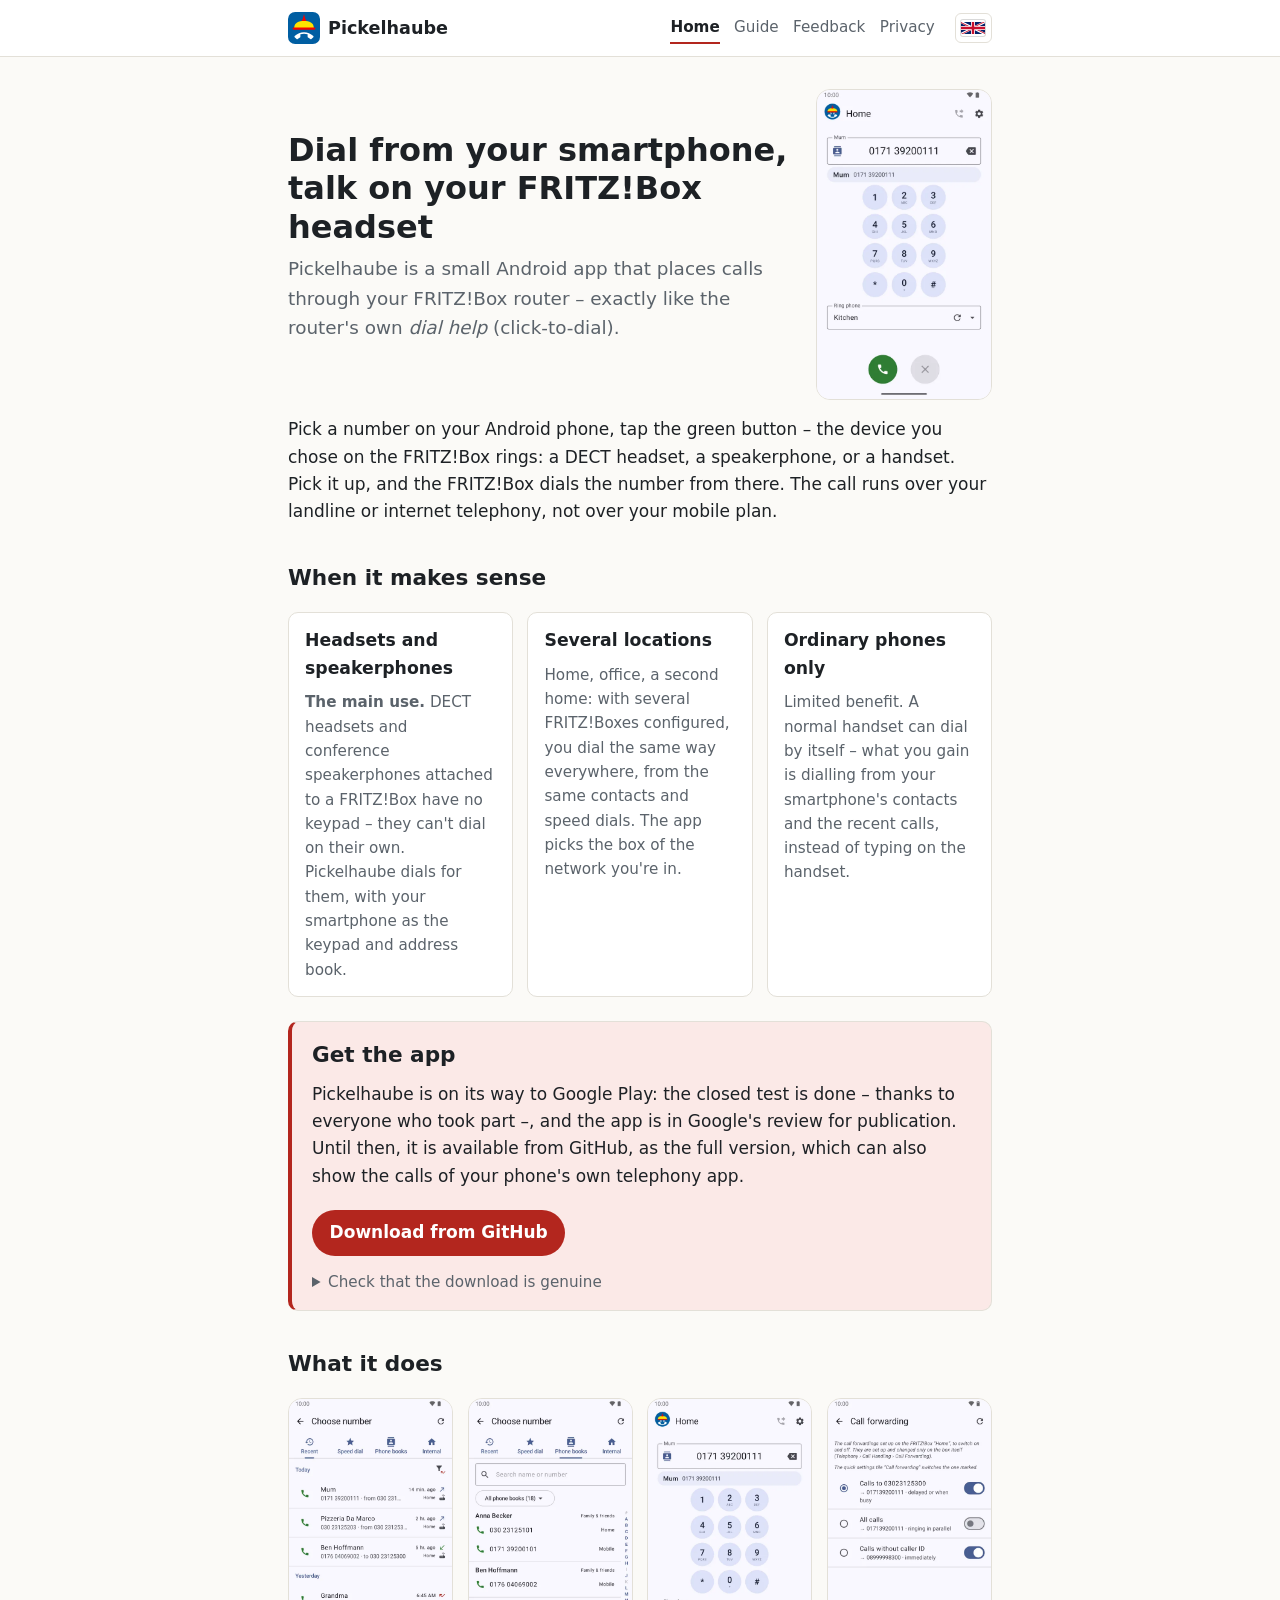
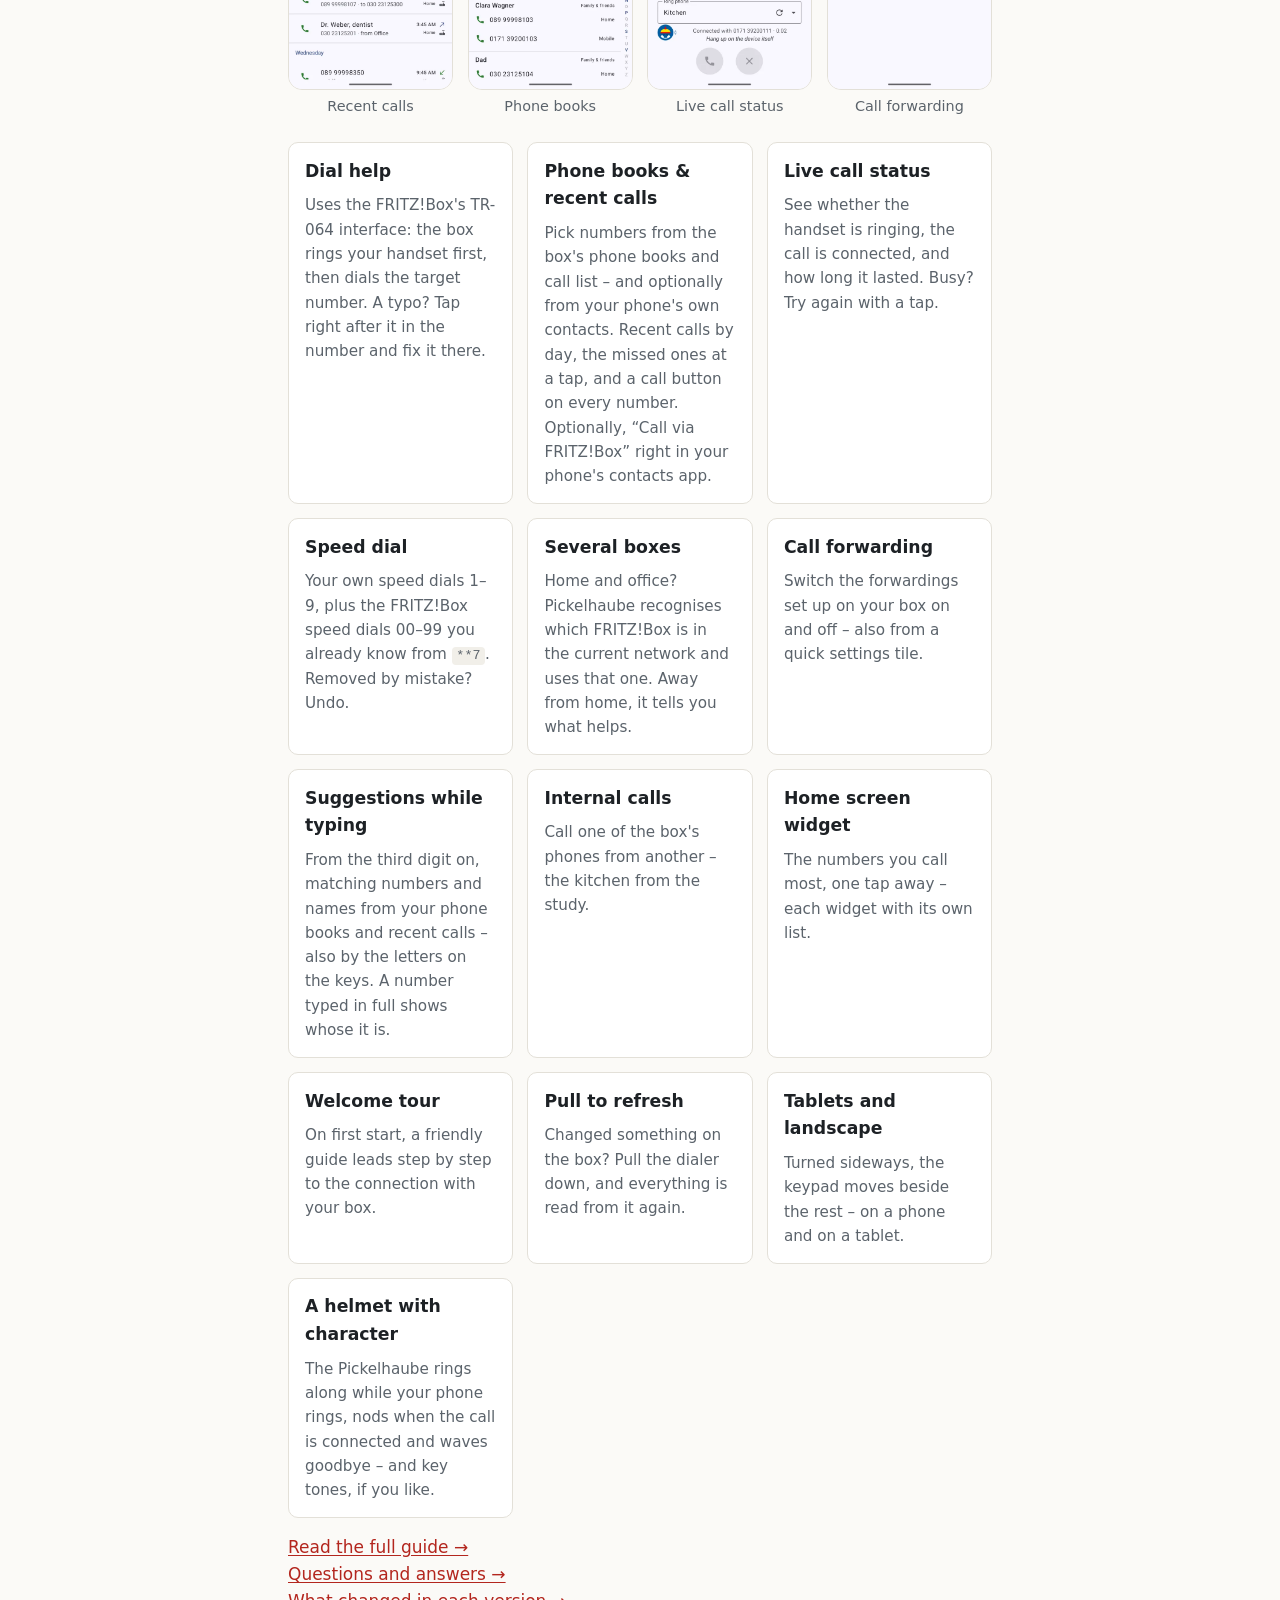
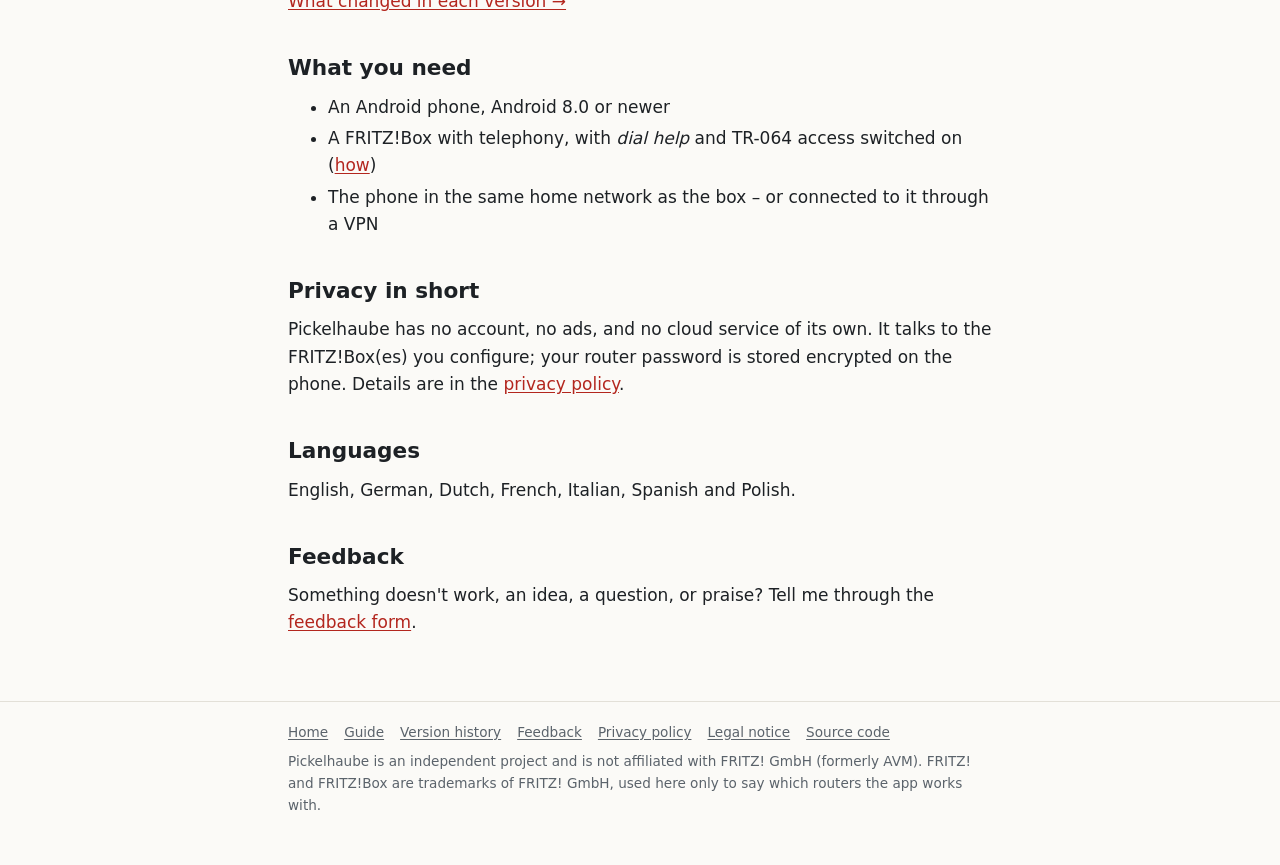
==== commit e4f68d20: "web: the flag menu tidied – the button no longer takes the look of the folding answers (a line below" ====
--- a/docs/web/index.html
+++ b/docs/web/index.html
@@ -26,7 +26,7 @@
   <link rel="icon" href="icon-192.png" type="image/png" sizes="192x192">
   <link rel="icon" href="logo.svg" type="image/svg+xml">
   <link rel="apple-touch-icon" href="apple-touch-icon.png">
-  <link rel="stylesheet" href="style.css">
+  <link rel="stylesheet" href="style.css?v=2">
 </head>
 <body>
 <header class="site">
@@ -151,6 +151,6 @@
       FRITZ! and FRITZ!Box are trademarks of FRITZ! GmbH, used here only to say which routers the app works with.</p>
   </div>
 </footer>
-<script src="menu.js" defer></script>
+<script src="menu.js?v=2" defer></script>
 </body>
 </html>
--- a/docs/web/style.css
+++ b/docs/web/style.css
@@ -64,13 +64,12 @@
 nav.main a[aria-current="page"] { color: var(--text); font-weight: 600; border-bottom: 2px solid var(--accent); }
 
 /* Language menu: the flag of the page's language, opening the languages with their flags (as in the app). */
-details.lang { position: relative; }
+details.lang { position: relative; border: 0; padding: 0; margin: 0; }  /* not the look of the folding answers (details below) */
 details.lang summary {
-  list-style: none; cursor: pointer; display: flex; align-items: center; gap: .3rem;
-  padding: .3rem .45rem; border: 1px solid var(--border); border-radius: 6px;
+  list-style: none; cursor: pointer; display: flex; align-items: center; font-weight: 400;
+  padding: .35rem; border: 1px solid var(--border); border-radius: 6px;
 }
 details.lang summary::-webkit-details-marker { display: none; }
-details.lang summary::after { content: "▾"; font-size: .75rem; color: var(--muted); }
 details.lang summary:hover, details.lang[open] summary { border-color: var(--muted); }
 details.lang img { display: block; width: 24px; height: 16px; border-radius: 2px; box-shadow: 0 0 0 1px rgba(0,0,0,.15); }
 details.lang ul {
@@ -78,7 +77,8 @@
   list-style: none; min-width: 9.5rem; background: var(--surface); border: 1px solid var(--border);
   border-radius: var(--radius); box-shadow: 0 6px 18px rgba(0,0,0,.15);
 }
-details.lang li a { display: flex; align-items: center; gap: .6rem; padding: .45rem .9rem; color: var(--text); text-decoration: none; }
+details.lang li a { display: flex; align-items: center; padding: .45rem .9rem; line-height: 1.2; color: var(--text); text-decoration: none; white-space: nowrap; }
+details.lang li img { margin-right: .65rem; flex: none; }
 details.lang li a:hover { background: var(--bg); }
 details.lang li a[aria-current] { font-weight: 600; }
 /* Narrow screens: the flag stays beside the name at the top, the menu goes onto a line of its own below. */
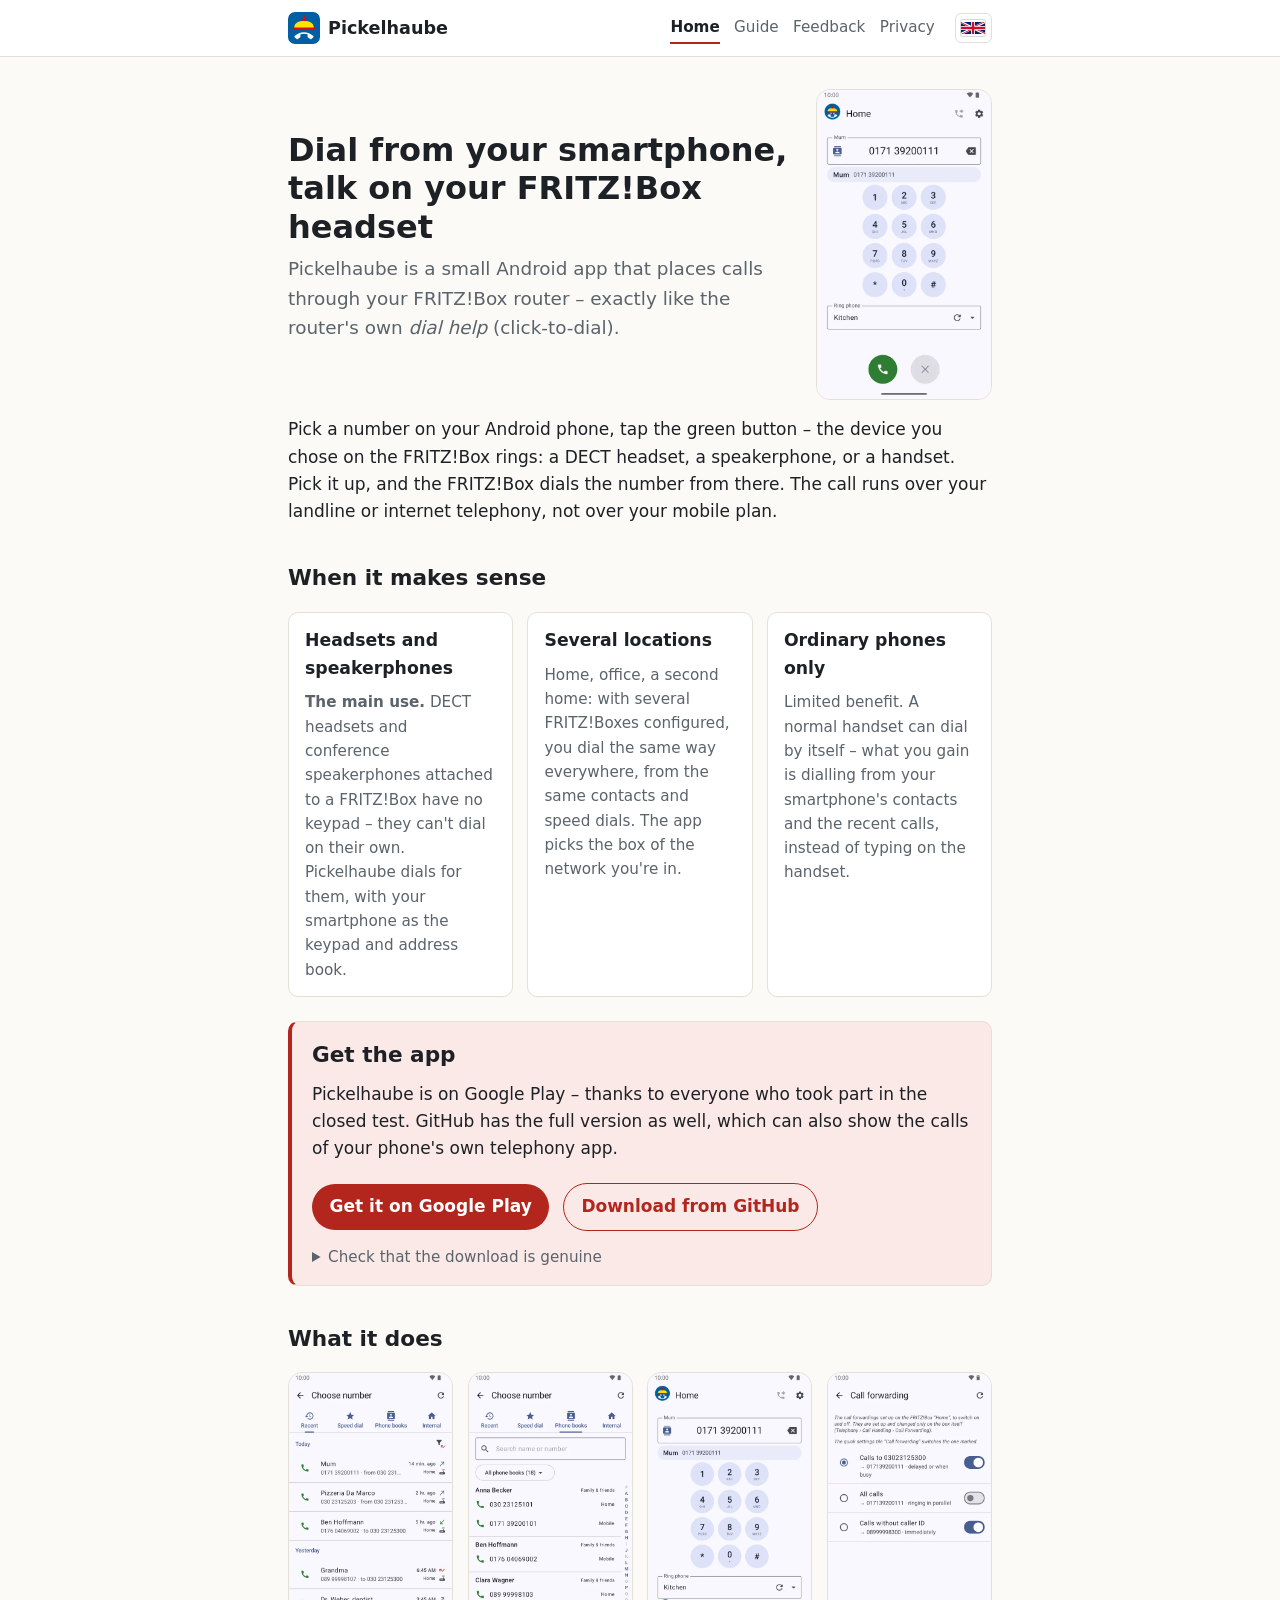
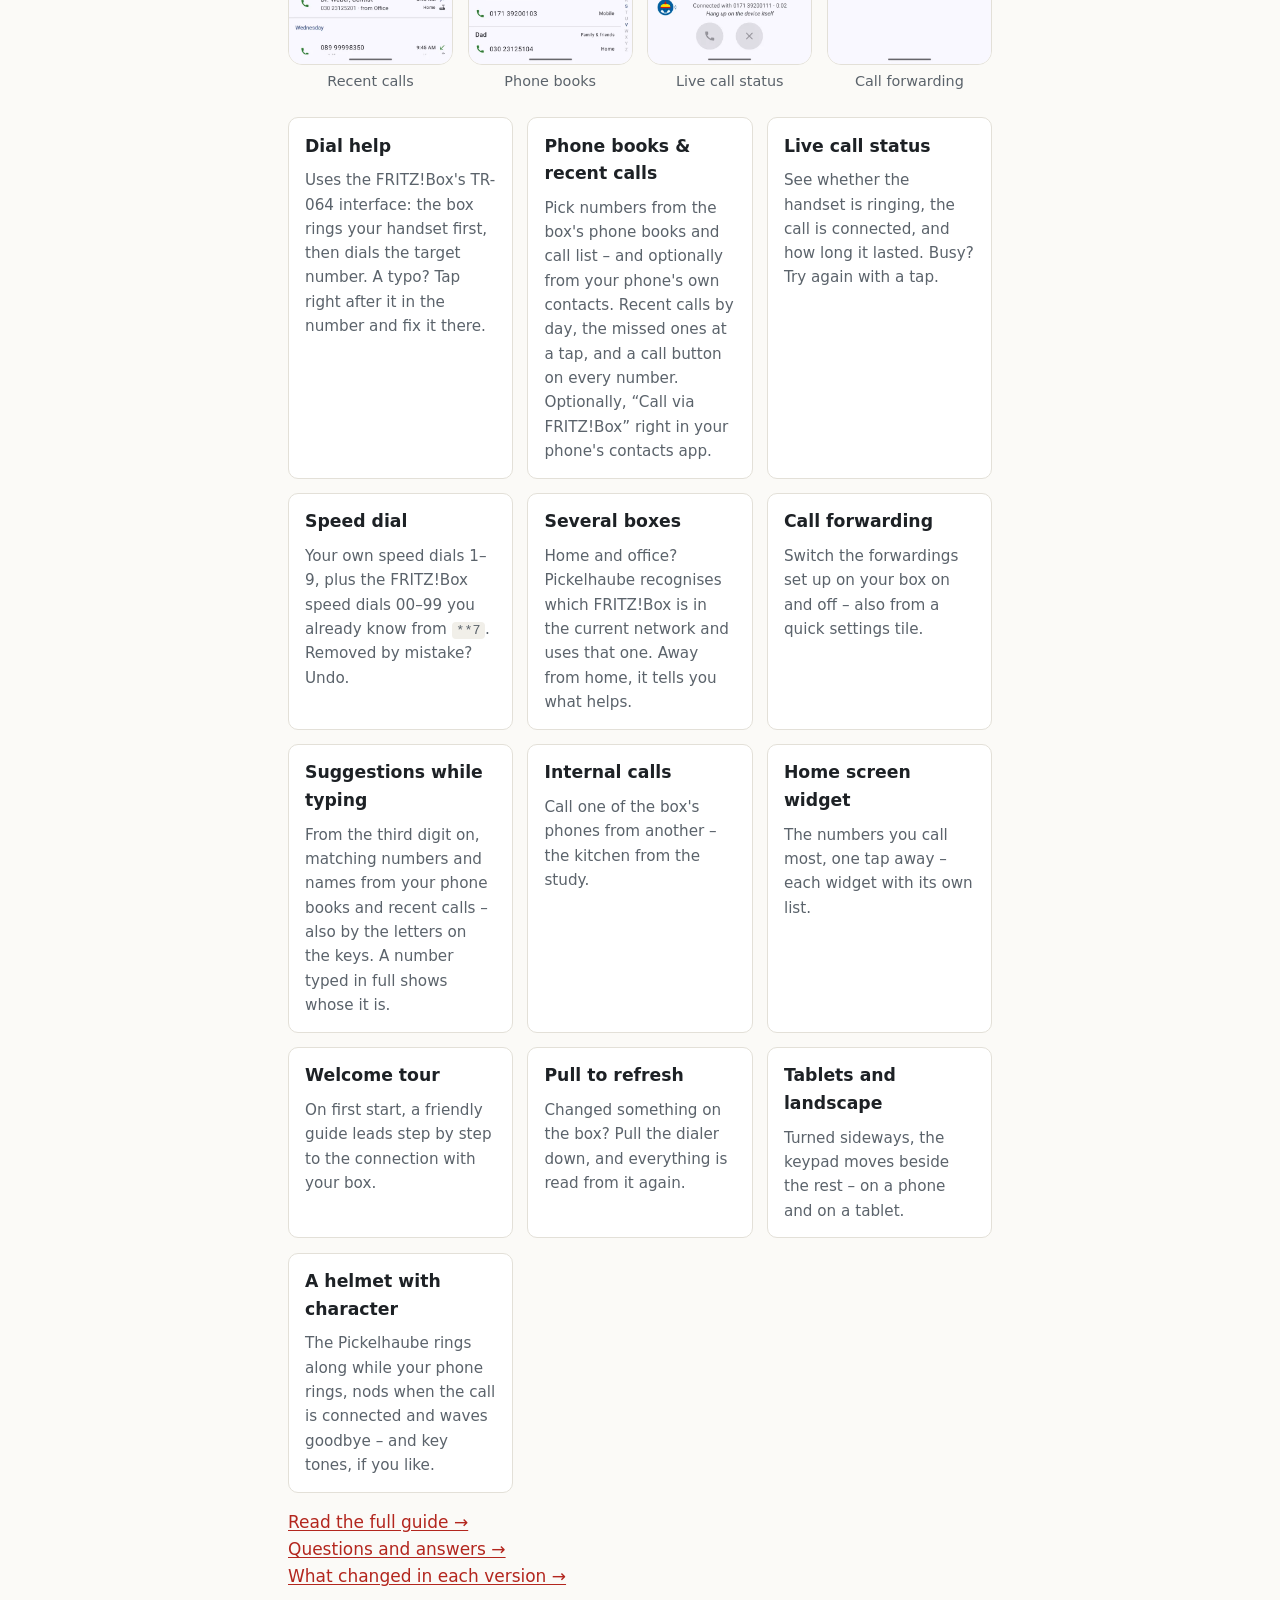
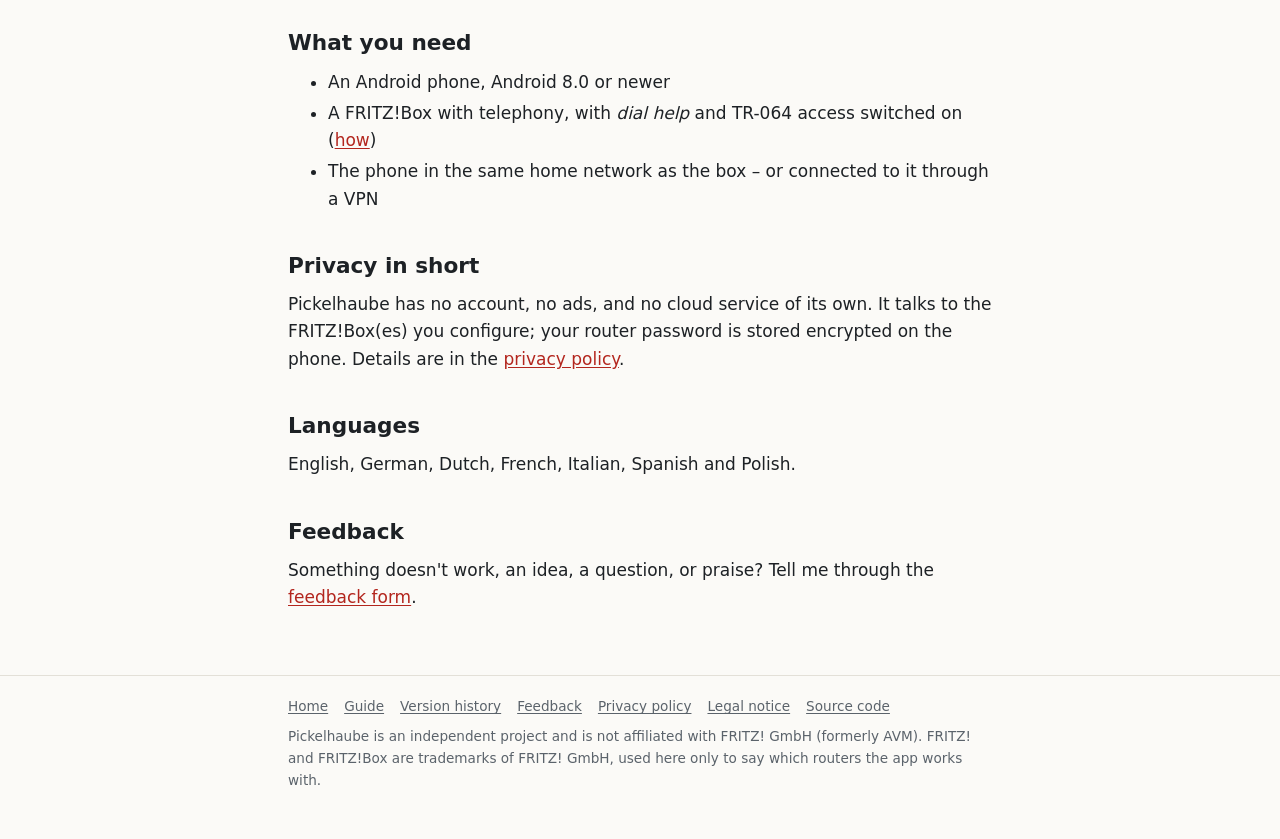
==== commit eafcbc78: "web: Pickelhaube is on Google Play – the home page in both languages links to its store page ("Get i" ====
--- a/docs/web/index.html
+++ b/docs/web/index.html
@@ -26,7 +26,7 @@
   <link rel="icon" href="icon-192.png" type="image/png" sizes="192x192">
   <link rel="icon" href="logo.svg" type="image/svg+xml">
   <link rel="apple-touch-icon" href="apple-touch-icon.png">
-  <link rel="stylesheet" href="style.css?v=2">
+  <link rel="stylesheet" href="style.css?v=4">
 </head>
 <body>
 <header class="site">
@@ -73,10 +73,10 @@
 
   <div class="cta">
     <h2>Get the app</h2>
-    <p>Pickelhaube is on its way to Google Play: the closed test is done – thanks to everyone who took part –,
-      and the app is in Google's review for publication. Until then, it is available from GitHub, as the
-      full version, which can also show the calls of your phone's own telephony app.</p>
-    <a class="button" href="https://github.com/arkascha/pickelhaube/releases/latest">Download from GitHub</a>
+    <p>Pickelhaube is on Google Play – thanks to everyone who took part in the closed test. GitHub has the
+      full version as well, which can also show the calls of your phone's own telephony app.</p>
+    <a class="button" href="https://play.google.com/store/apps/details?id=org.rustygnome.pickelhaube">Get it on Google Play</a>
+    <a class="button secondary" href="https://github.com/arkascha/pickelhaube/releases/latest">Download from GitHub</a>
     <details class="verify">
       <summary>Check that the download is genuine</summary>
       <p>Every release of Pickelhaube on GitHub is signed with the same certificate. Its SHA-256 fingerprint:</p>
@@ -151,6 +151,6 @@
       FRITZ! and FRITZ!Box are trademarks of FRITZ! GmbH, used here only to say which routers the app works with.</p>
   </div>
 </footer>
-<script src="menu.js?v=2" defer></script>
+<script src="menu.js?v=3" defer></script>
 </body>
 </html>
--- a/docs/web/style.css
+++ b/docs/web/style.css
@@ -125,6 +125,7 @@
 }
 @media (prefers-color-scheme: dark) {
   :root:not([data-theme="light"]) .button { color: #2a0d0b; }
+  :root:not([data-theme="light"]) .button.secondary { color: var(--accent); }
 }
 .cta details.verify { border-bottom: 0; padding-bottom: 0; font-size: .95rem; }
 .cta details.verify summary { font-weight: 500; color: var(--muted); }
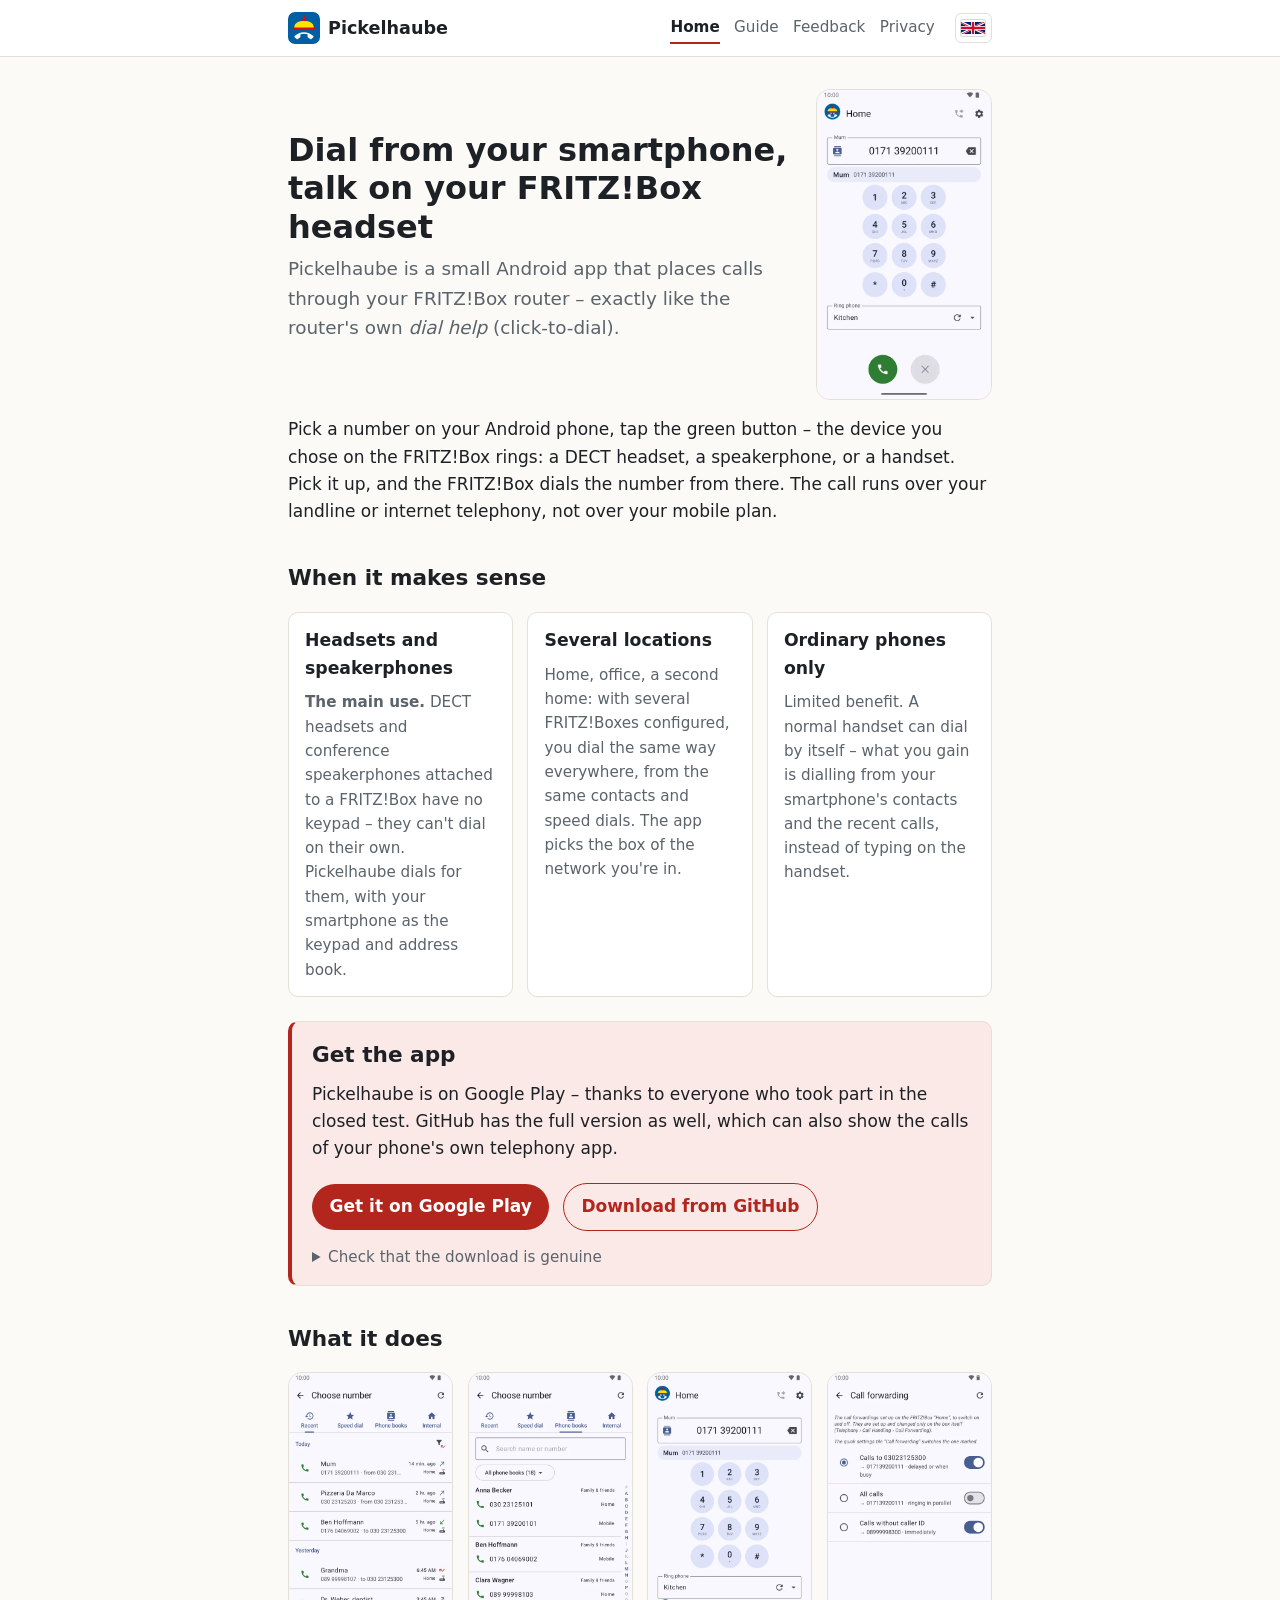
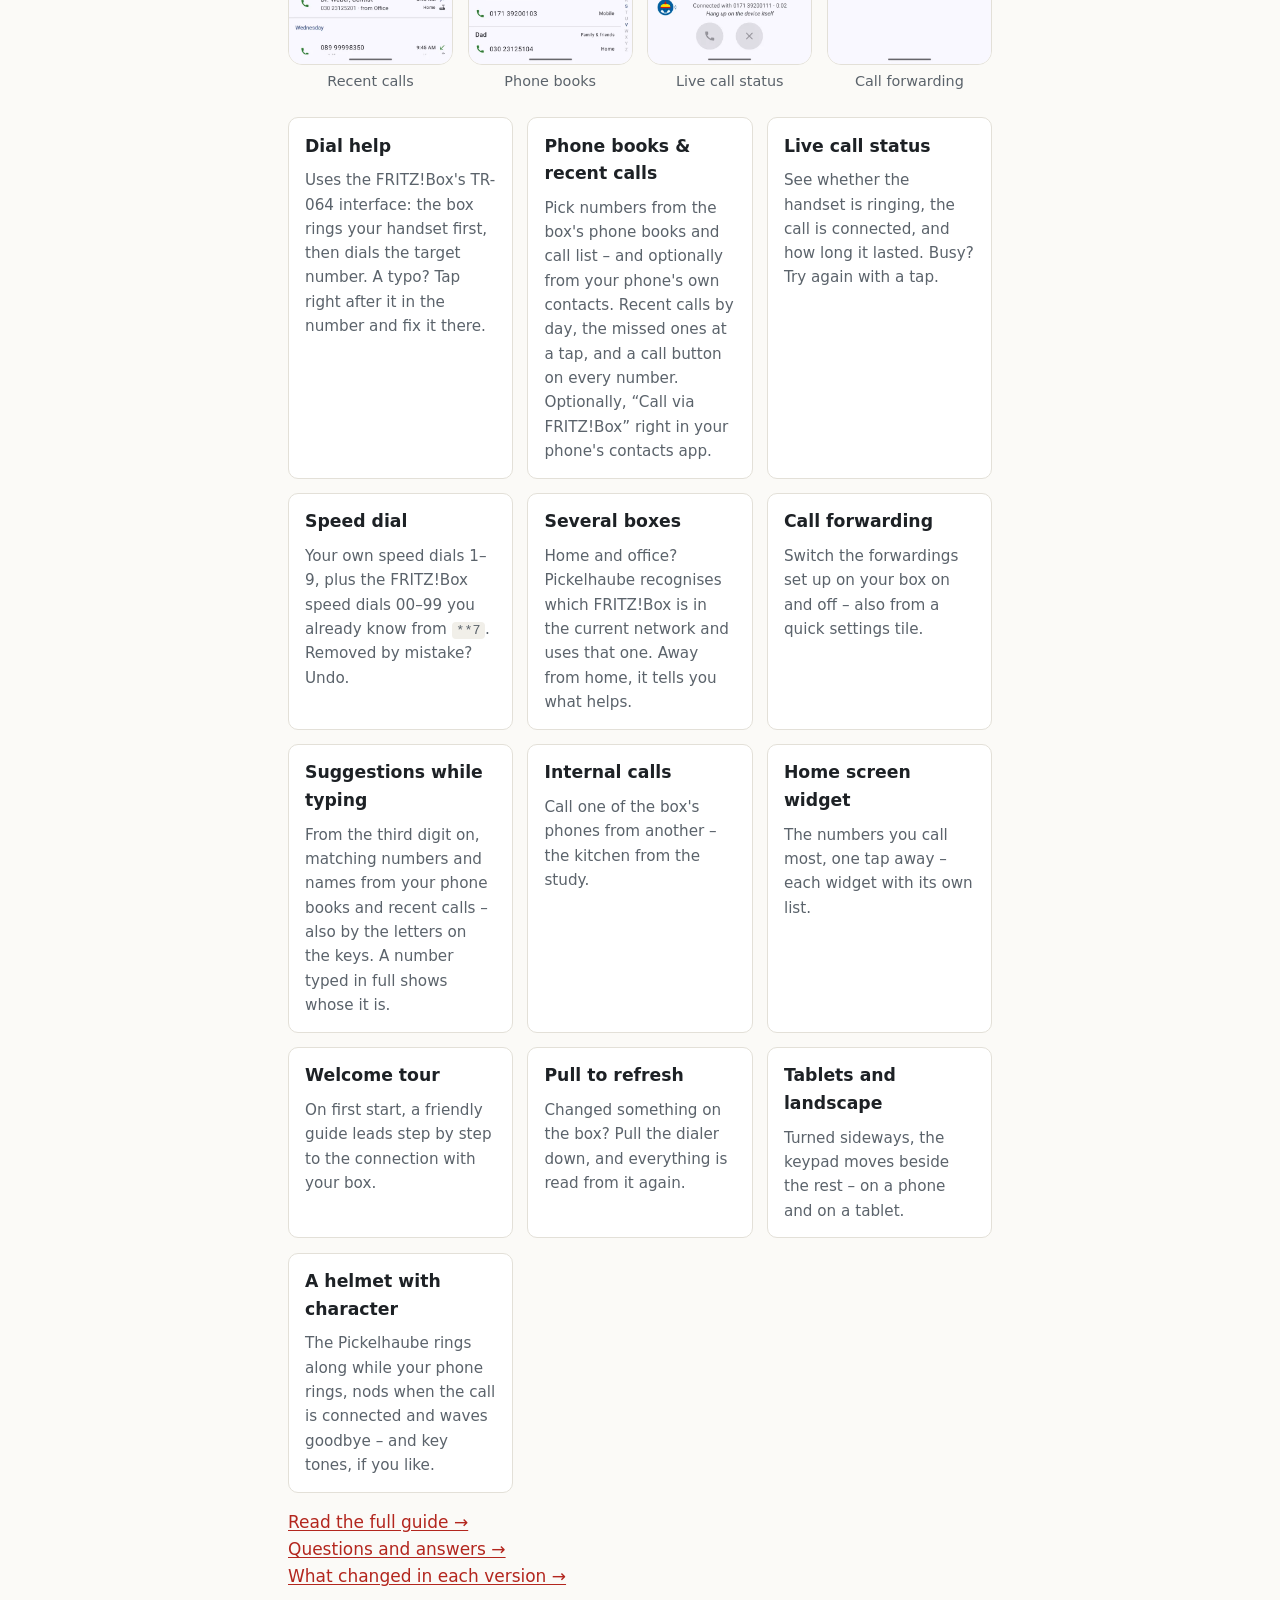
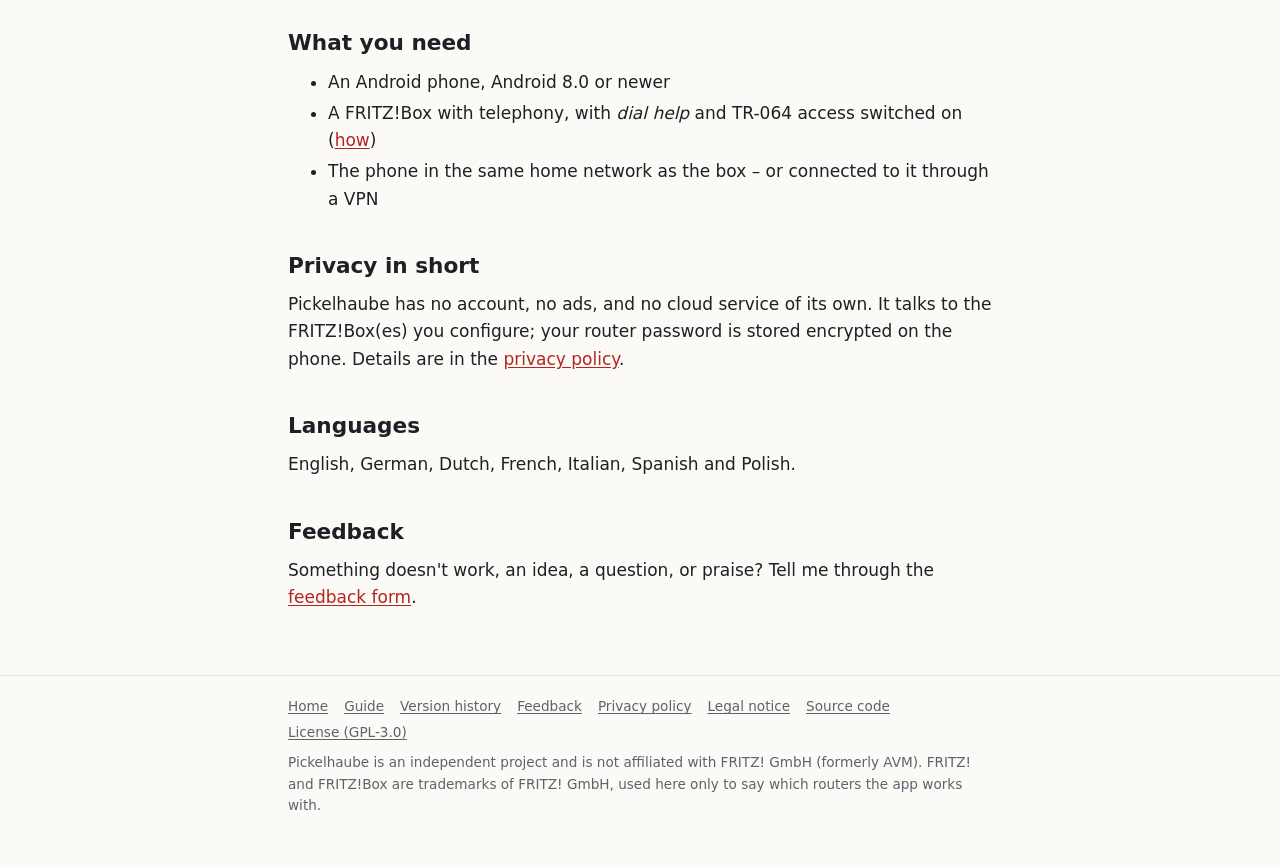
==== commit 6ecff31c: "web: the licence on every page – a link "License (GPL-3.0)" / "Lizenz (GPL-3.0)" beside "Source code" ====
--- a/docs/web/index.html
+++ b/docs/web/index.html
@@ -146,6 +146,7 @@
       <a href="privacy-policy.html">Privacy policy</a>
       <a href="legal-notice.html">Legal notice</a>
       <a href="https://github.com/arkascha/pickelhaube">Source code</a>
+      <a href="https://github.com/arkascha/pickelhaube/blob/main/LICENSE">License (GPL-3.0)</a>
     </nav>
     <p>Pickelhaube is an independent project and is not affiliated with FRITZ! GmbH (formerly AVM).
       FRITZ! and FRITZ!Box are trademarks of FRITZ! GmbH, used here only to say which routers the app works with.</p>
